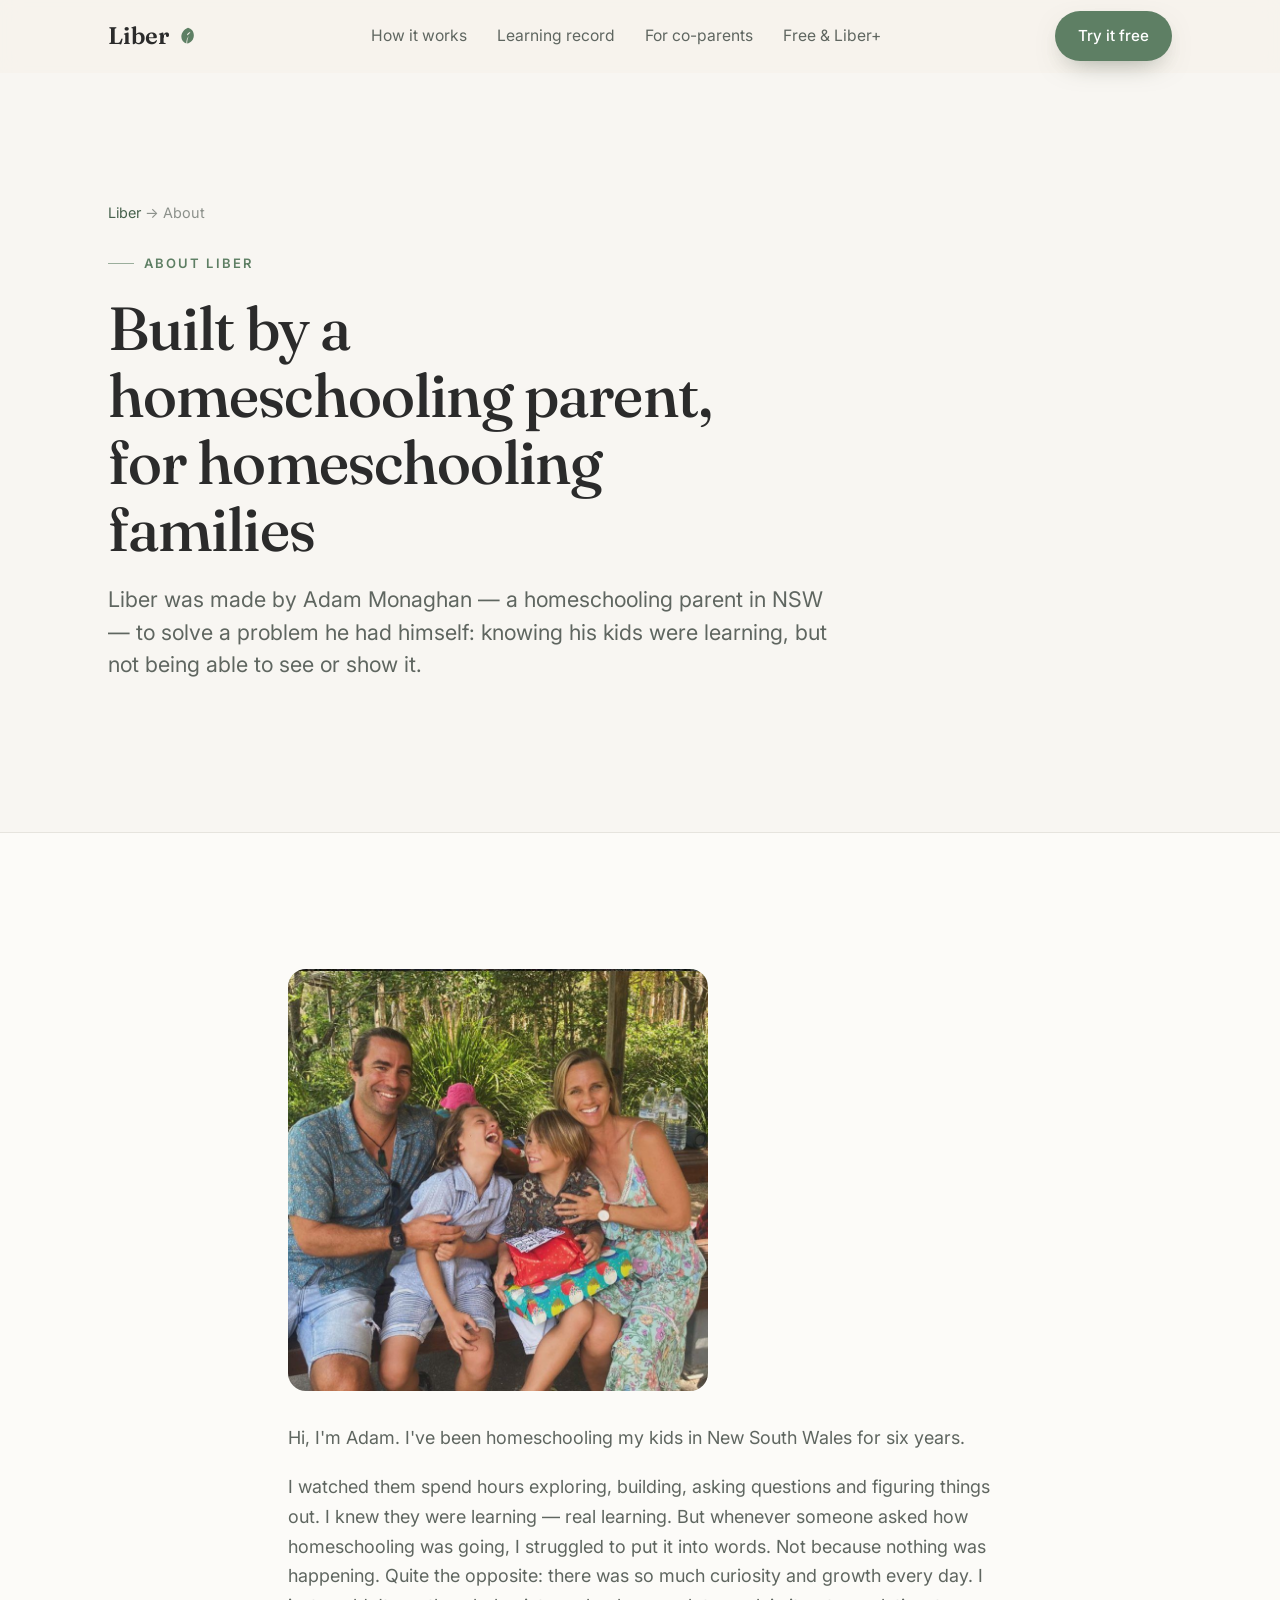
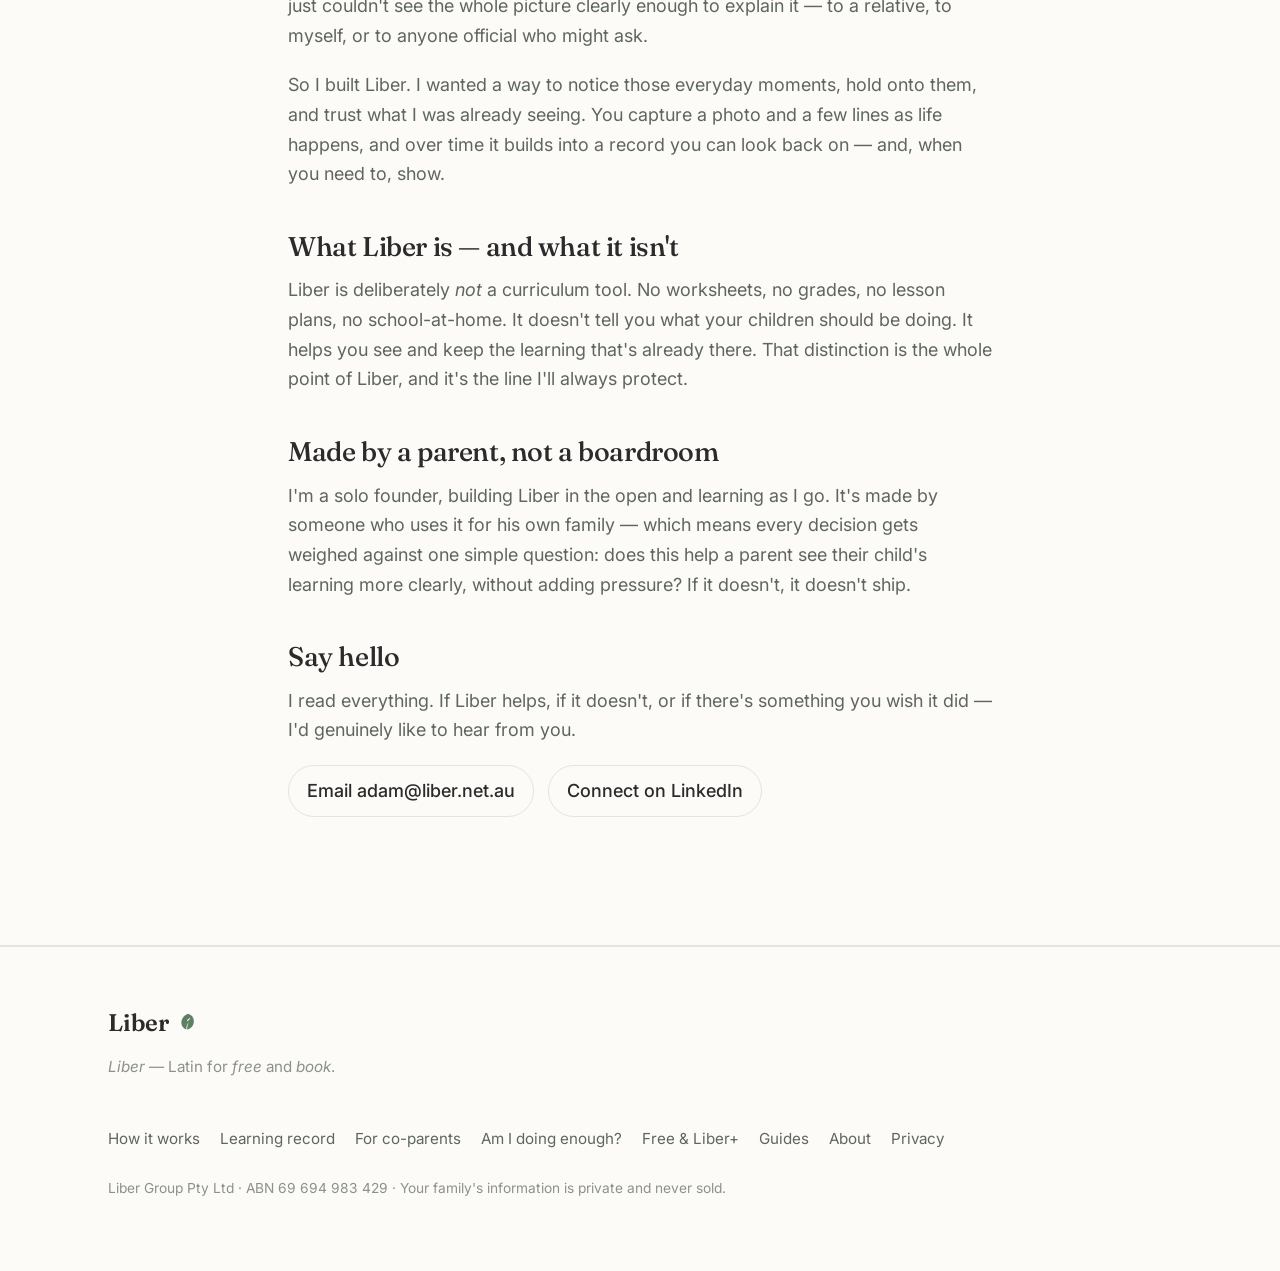
==== about/index.html @ 4cb4ea2e "Add /about founder page (GEO H4) + link from homepage footer + sitemap Fixes GEO audit finding H4 (n" ====
<!DOCTYPE html>
<html lang="en">
<head>
<script>
    !function(t,e){var o,n,p,r;e.__SV||(window.posthog && window.posthog.__loaded)||(window.posthog=e,e._i=[],e.init=function(i,s,a){function g(t,e){var o=e.split(".");2==o.length&&(t=t[o[0]],e=o[1]),t[e]=function(){t.push([e].concat(Array.prototype.slice.call(arguments,0)))}}(p=t.createElement("script")).type="text/javascript",p.crossOrigin="anonymous",p.async=!0,p.src=s.api_host.replace(".i.posthog.com","-assets.i.posthog.com")+"/static/array.js",(r=t.getElementsByTagName("script")[0]).parentNode.insertBefore(p,r);var u=e;for(void 0!==a?u=e[a]=[]:a="posthog",u.people=u.people||[],u.toString=function(t){var e="posthog";return"posthog"!==a&&(e+="."+a),t||(e+=" (stub)"),e},u.people.toString=function(){return u.toString(1)+".people (stub)"},o="init capture register register_once identify reset".split(" "),n=0;n<o.length;n++)g(u,o[n]);e._i.push([i,s,a])},e.__SV=1)}(document,window.posthog||[]);
    posthog.init('phc_2ThTXHl2KDJTQolhAJInrXvRKtKXohJTFI7QK8k49r2', { api_host: 'https://us.i.posthog.com', defaults: '2026-05-30', person_profiles: 'identified_only' })
</script>
<meta charset="UTF-8" />
<meta name="viewport" content="width=device-width, initial-scale=1.0" />
<link rel="icon" href="../favicon.svg" type="image/svg+xml" />
<link rel="icon" href="../favicon.ico" sizes="any" />
<link rel="apple-touch-icon" href="../apple-touch-icon.png" />
<meta name="theme-color" content="#5E7F64" />
<title>About Liber — built by a homeschooling parent · Liber</title>
<meta name="description" content="Liber was built by Adam Monaghan, a homeschooling parent of six years in NSW, to solve a problem he had himself: knowing his kids were learning, but not being able to see or show it." />
<link rel="canonical" href="https://liber.net.au/about/" />
<meta property="og:type" content="website" />
<meta property="og:title" content="About Liber — built by a homeschooling parent" />
<meta property="og:description" content="Why Adam Monaghan built Liber after six years homeschooling in NSW — a calm way to notice everyday learning, hold onto it, and trust what you're already seeing." />
<meta property="og:url" content="https://liber.net.au/about/" />
<meta property="og:image" content="https://liber.net.au/images/founder-family.jpg" />
<script type="application/ld+json">
{ "@context":"https://schema.org","@graph":[
 {"@type":"BreadcrumbList","itemListElement":[
   {"@type":"ListItem","position":1,"name":"Liber","item":"https://liber.net.au/"},
   {"@type":"ListItem","position":2,"name":"About","item":"https://liber.net.au/about/"}]},
 {"@type":"AboutPage","@id":"https://liber.net.au/about/#page","url":"https://liber.net.au/about/","name":"About Liber","mainEntity":{"@id":"https://liber.net.au/#adam"},"isPartOf":{"@id":"https://liber.net.au/#org"}},
 {"@type":"Person","@id":"https://liber.net.au/#adam","name":"Adam Monaghan","jobTitle":"Founder","worksFor":{"@id":"https://liber.net.au/#org"},"description":"Homeschooling parent of six years in NSW, Australia; founder of Liber.","knowsAbout":["Homeschool registration (NSW)","Home education record-keeping","Unschooling"],"sameAs":["https://www.linkedin.com/in/adam-monaghan-69747554/"]},
 {"@type":"Organization","@id":"https://liber.net.au/#org","name":"Liber","url":"https://liber.net.au/"}
]}
</script>
<link rel="preconnect" href="https://fonts.googleapis.com" />
<link rel="preconnect" href="https://fonts.gstatic.com" crossorigin />
<link href="https://fonts.googleapis.com/css2?family=Fraunces:opsz,wght@9..144,400;9..144,500;9..144,600&family=Inter:wght@400;450;500;600&display=swap" rel="stylesheet" />
<link rel="stylesheet" href="../assets/site.css" />
<style>
  .about-portrait{width:100%;max-width:420px;border-radius:var(--radius,18px);margin:8px 0 32px;display:block;}
  .connect{display:flex;flex-wrap:wrap;gap:14px;margin-top:14px;}
  .connect a{display:inline-flex;align-items:center;gap:8px;padding:10px 18px;border:1px solid var(--line);border-radius:999px;text-decoration:none;color:var(--ink);font-weight:500;}
  .connect a:hover{border-color:var(--sage);}
</style>
</head>
<body>

<header class="site" id="header">
  <div class="wrap nav">
    <a href="/" class="logo">Liber<svg class="leaf" viewBox="0 0 24 24" fill="currentColor" aria-hidden="true"><path d="M12 2C7 4 4 8 4 13c0 4 2.5 7 6 8 0-4 1-7 3-9-1.5 2.5-2 5.5-2 9 4.5-1 8-4.5 8-10 0-5-3-8-7-9zm-1 8c1-1.5 2.5-2.5 4-3-1 2-2.5 3.5-4 4.5V10z"/></svg></a>
    <nav class="nav-links" id="nav-links">
      <a href="/#how">How it works</a>
      <a href="/learning-record/">Learning record</a>
      <a href="/for-separated-families/">For co-parents</a>
      <a href="/#plans">Free &amp; Liber+</a>
    </nav>
    <a href="https://app.liber.net.au/login/?utm_source=liber_site&utm_medium=web&utm_content=nav" class="btn btn-primary nav-cta">Try it free</a>
    <button class="nav-toggle" aria-label="Menu" aria-controls="nav-links" aria-expanded="false">Menu</button>
  </div>
</header>

<main>
  <section>
    <div class="wrap">
      <div class="crumb"><a href="/">Liber</a> → About</div>
      <span class="eyebrow">About Liber</span>
      <h1 class="display">Built by a homeschooling parent, for homeschooling families</h1>
      <p class="lede" style="max-width:56ch;margin-top:20px;">Liber was made by Adam Monaghan — a homeschooling parent in NSW — to solve a problem he had himself: knowing his kids were learning, but not being able to see or show it.</p>
    </div>
  </section>

  <section class="band">
    <div class="wrap narrow prose">
      <img class="about-portrait" src="../images/founder-family.jpg" alt="Adam Monaghan and his family together outdoors, laughing" />

      <p>Hi, I'm Adam. I've been homeschooling my kids in New South Wales for six years.</p>

      <p>I watched them spend hours exploring, building, asking questions and figuring things out. I knew they were learning — real learning. But whenever someone asked how homeschooling was going, I struggled to put it into words. Not because nothing was happening. Quite the opposite: there was so much curiosity and growth every day. I just couldn't see the whole picture clearly enough to explain it — to a relative, to myself, or to anyone official who might ask.</p>

      <p>So I built Liber. I wanted a way to notice those everyday moments, hold onto them, and trust what I was already seeing. You capture a photo and a few lines as life happens, and over time it builds into a record you can look back on — and, when you need to, show.</p>

      <h2>What Liber is — and what it isn't</h2>
      <p>Liber is deliberately <em>not</em> a curriculum tool. No worksheets, no grades, no lesson plans, no school-at-home. It doesn't tell you what your children should be doing. It helps you see and keep the learning that's already there. That distinction is the whole point of Liber, and it's the line I'll always protect.</p>

      <h2>Made by a parent, not a boardroom</h2>
      <p>I'm a solo founder, building Liber in the open and learning as I go. It's made by someone who uses it for his own family — which means every decision gets weighed against one simple question: does this help a parent see their child's learning more clearly, without adding pressure? If it doesn't, it doesn't ship.</p>

      <h2>Say hello</h2>
      <p>I read everything. If Liber helps, if it doesn't, or if there's something you wish it did — I'd genuinely like to hear from you.</p>
      <div class="connect">
        <a href="mailto:adam@liber.net.au">Email adam@liber.net.au</a>
        <a href="https://www.linkedin.com/in/adam-monaghan-69747554/" rel="me">Connect on LinkedIn</a>
      </div>
    </div>
  </section>
</main>

<footer class="site">
  <div class="wrap">
    <div class="foot-grid">
      <div>
        <a href="/" class="logo">Liber<svg class="leaf" viewBox="0 0 24 24" fill="currentColor" aria-hidden="true"><path d="M12 2C7 4 4 8 4 13c0 4 2.5 7 6 8 0-4 1-7 3-9-1.5 2.5-2 5.5-2 9 4.5-1 8-4.5 8-10 0-5-3-8-7-9zm-1 8c1-1.5 2.5-2.5 4-3-1 2-2.5 3.5-4 4.5V10z"/></svg></a>
        <p class="meaning"><i>Liber</i> — Latin for <i>free</i> and <i>book</i>.</p>
      </div>
      <nav class="foot-links">
        <a href="/#how">How it works</a>
        <a href="/learning-record/">Learning record</a>
        <a href="/for-separated-families/">For co-parents</a>
        <a href="/am-i-doing-enough/">Am I doing enough?</a>
        <a href="/#plans">Free &amp; Liber+</a>
        <a href="/guides/">Guides</a>
        <a href="/about/">About</a>
        <a href="/privacy/">Privacy</a>
      </nav>
    </div>
    <p class="foot-note">Liber Group Pty Ltd · ABN 69 694 983 429 · Your family's information is private and never sold.</p>
  </div>
</footer>

<script src="../assets/site.js" defer></script>
</body>
</html>
---- assets/site.css ----
/* Liber — shared design system (extracted from homepage tokens)
   Used by content/landing pages so they match liber.net.au exactly. */
:root{
  --paper:#F8F6F2; --paper-2:#FCFBF8; --paper-3:#EEF0EA;
  --ink:#2B2B2B; --ink-soft:#5F6660; --ink-faint:#8C918B;
  --line:#E6E4DE; --sage:#5E7F64; --sage-deep:#47624D; --sage-tint:#DCE5DC;
  --clay:#6C8E73; --radius:18px; --radius-lg:26px; --maxw:1120px;
  --ease:cubic-bezier(.4,.14,.18,1);
}
*{box-sizing:border-box;}
html{scroll-behavior:smooth;}
body{margin:0;background:var(--paper);color:var(--ink-soft);
  font-family:'Inter',system-ui,-apple-system,sans-serif;font-size:18px;line-height:1.65;
  -webkit-font-smoothing:antialiased;text-rendering:optimizeLegibility;overflow-x:hidden;}
h1,h2,h3,h4{font-family:'Fraunces',Georgia,serif;color:var(--ink);font-weight:500;line-height:1.1;letter-spacing:-.015em;margin:0;}
p{margin:0 0 1.1em;} a{color:inherit;} img{max-width:100%;display:block;}
.wrap{max-width:var(--maxw);margin:0 auto;padding:0 28px;}
.narrow{max-width:760px;margin-left:auto;margin-right:auto;}
section{padding:clamp(64px,10vw,132px) 0;position:relative;}
.eyebrow{font-family:'Inter',sans-serif;font-size:13px;font-weight:600;letter-spacing:.16em;text-transform:uppercase;color:var(--sage);margin:0 0 22px;display:inline-flex;align-items:center;gap:10px;}
.eyebrow::before{content:"";width:26px;height:1px;background:var(--sage);opacity:.6;}
.display{font-size:clamp(2.3rem,5.6vw,3.8rem);max-width:16ch;}
.h2{font-size:clamp(1.9rem,3.8vw,2.7rem);}
.lede{font-size:clamp(1.15rem,1.9vw,1.35rem);line-height:1.5;color:var(--ink-soft);}
.prose p{max-width:64ch;margin:0 0 1.1em;color:var(--ink-soft);}
.prose h2{margin:1.6em 0 .5em;} .prose strong{color:var(--ink);}

/* buttons */
.btn{display:inline-flex;align-items:center;justify-content:center;gap:10px;font-family:'Inter',sans-serif;font-weight:500;font-size:1.02rem;padding:16px 30px;border-radius:100px;border:1px solid transparent;cursor:pointer;text-decoration:none;transition:transform .35s var(--ease),background .3s,box-shadow .3s;}
.btn-primary{background:var(--sage);color:#fff;box-shadow:0 10px 28px -12px rgba(71,81,65,.6);}
.btn-primary:hover{background:var(--sage-deep);transform:translateY(-2px);}
.btn-ghost{background:transparent;color:var(--ink);border-color:var(--line);}
.btn-ghost:hover{border-color:var(--sage);color:var(--sage-deep);transform:translateY(-2px);}
.btn-arrow{transition:transform .35s var(--ease);} .btn:hover .btn-arrow{transform:translateX(4px);}

/* header / footer (match homepage) */
header.site{position:sticky;top:0;z-index:60;backdrop-filter:saturate(120%) blur(10px);background:rgba(247,243,236,.78);border-bottom:1px solid transparent;transition:border-color .3s,background .3s;}
header.site.scrolled{border-color:var(--line);}
.nav{display:flex;align-items:center;justify-content:space-between;height:72px;}
.logo{font-family:'Fraunces',serif;font-weight:600;font-size:1.5rem;color:var(--ink);letter-spacing:-.01em;text-decoration:none;display:flex;align-items:center;gap:9px;}
.logo .leaf{width:20px;height:20px;display:inline-block;margin-bottom:1px;color:var(--sage);flex:none;}
.nav-links{display:flex;align-items:center;gap:30px;}
.nav-links a{text-decoration:none;font-size:.98rem;color:var(--ink-soft);transition:color .2s;}
.nav-links a:hover{color:var(--sage-deep);}
.nav-cta{padding:11px 22px;font-size:.95rem;}
.nav-toggle{display:none;border:1px solid var(--line);background:transparent;color:var(--ink);font-family:'Inter',sans-serif;font-weight:500;font-size:.9rem;border-radius:100px;padding:9px 16px;cursor:pointer;align-items:center;gap:7px;}
.nav-toggle[aria-expanded="true"]{background:var(--sage-tint);border-color:var(--sage);color:var(--sage-deep);}
footer.site{border-top:1px solid var(--line);background:var(--paper-2);padding:56px 0;}
.foot-grid{display:flex;justify-content:space-between;gap:30px;flex-wrap:wrap;}
.foot-links{display:flex;flex-wrap:wrap;gap:20px;align-items:center;}
.foot-links a{text-decoration:none;color:var(--ink-soft);font-size:.95rem;}
.foot-links a:hover{color:var(--sage-deep);}
.meaning{max-width:34ch;color:var(--ink-faint);font-size:.95rem;margin-top:12px;}
.foot-note{color:var(--ink-faint);font-size:.86rem;margin-top:26px;max-width:70ch;}

/* content bits */
.band{background:var(--paper-2);border-top:1px solid var(--line);border-bottom:1px solid var(--line);}
.card{background:var(--paper-2);border:1px solid var(--line);border-radius:var(--radius-lg);padding:28px;box-shadow:0 30px 60px -40px rgba(40,34,26,.4);}
.grid-2{display:grid;grid-template-columns:1fr 1fr;gap:clamp(22px,3vw,34px);}
.hero-photo{border-radius:var(--radius-lg);overflow:hidden;box-shadow:0 30px 60px -30px rgba(40,34,26,.45);aspect-ratio:4/3;background-size:cover;background-position:center;}
.pill{display:inline-block;font-size:.78rem;letter-spacing:.13em;text-transform:uppercase;color:var(--clay);font-weight:600;}
.crumb{font-size:.9rem;color:var(--ink-faint);margin-bottom:18px;}
.crumb a{color:var(--sage-deep);text-decoration:none;}

/* record / specimen treatment (folded from Direction B) */
.record{background:var(--paper-2);border:1px solid var(--line);border-radius:16px;padding:18px 20px;box-shadow:0 20px 44px -34px rgba(40,34,26,.5);}
.record .rmeta{display:flex;justify-content:space-between;gap:12px;font-size:.66rem;letter-spacing:.14em;text-transform:uppercase;color:var(--ink-faint);border-bottom:1px dotted var(--line);padding-bottom:9px;margin-bottom:12px;}
.record .rmeta b{color:var(--sage-deep);font-weight:600;}
.record .rquote{font-family:'Fraunces',serif;font-size:1.15rem;color:var(--ink);line-height:1.35;}

/* FAQ (match homepage) */
.faq-list{max-width:760px;margin:30px auto 0;}
.faq-list details{border-bottom:1px solid var(--line);padding:18px 0;}
.faq-list summary{cursor:pointer;font-family:'Fraunces',serif;font-size:1.15rem;color:var(--ink);list-style:none;display:flex;justify-content:space-between;align-items:center;}
.faq-list summary::after{content:'+';color:var(--sage);font-size:1.4rem;margin-left:16px;}
.faq-list details[open] summary::after{content:'\2212';}
.faq-list p{margin:12px 0 4px;color:var(--ink-soft);}

.final{text-align:center;}
.final .btn{margin-top:8px;}
.final-mini{font-size:.9rem;color:var(--ink-faint);margin-top:14px;}

@media (max-width:820px){ .grid-2{grid-template-columns:1fr;} }
@media (max-width:680px){
  body{font-size:17px;} section{padding:56px 0;}
  /* mobile menu: nav-links become a drop panel under the sticky bar */
  .nav-toggle{display:inline-flex;}
  .nav-links{position:absolute;top:72px;left:0;right:0;display:none;flex-direction:column;gap:0;
    background:var(--paper-2);border-bottom:1px solid var(--line);
    box-shadow:0 22px 44px -26px rgba(40,34,26,.45);padding:6px 0;}
  header.site.nav-open .nav-links{display:flex;}
  .nav-links a{padding:14px 28px;width:100%;font-size:1.02rem;}
  /* mobile footer: stack cleanly */
  .foot-grid{flex-direction:column;gap:22px;}
  .foot-links{flex-direction:column;gap:2px;width:100%;}
  .foot-links a{padding:9px 0;}
}
@media (prefers-reduced-motion:reduce){ *{animation-duration:.001ms!important;transition-duration:.001ms!important;} }
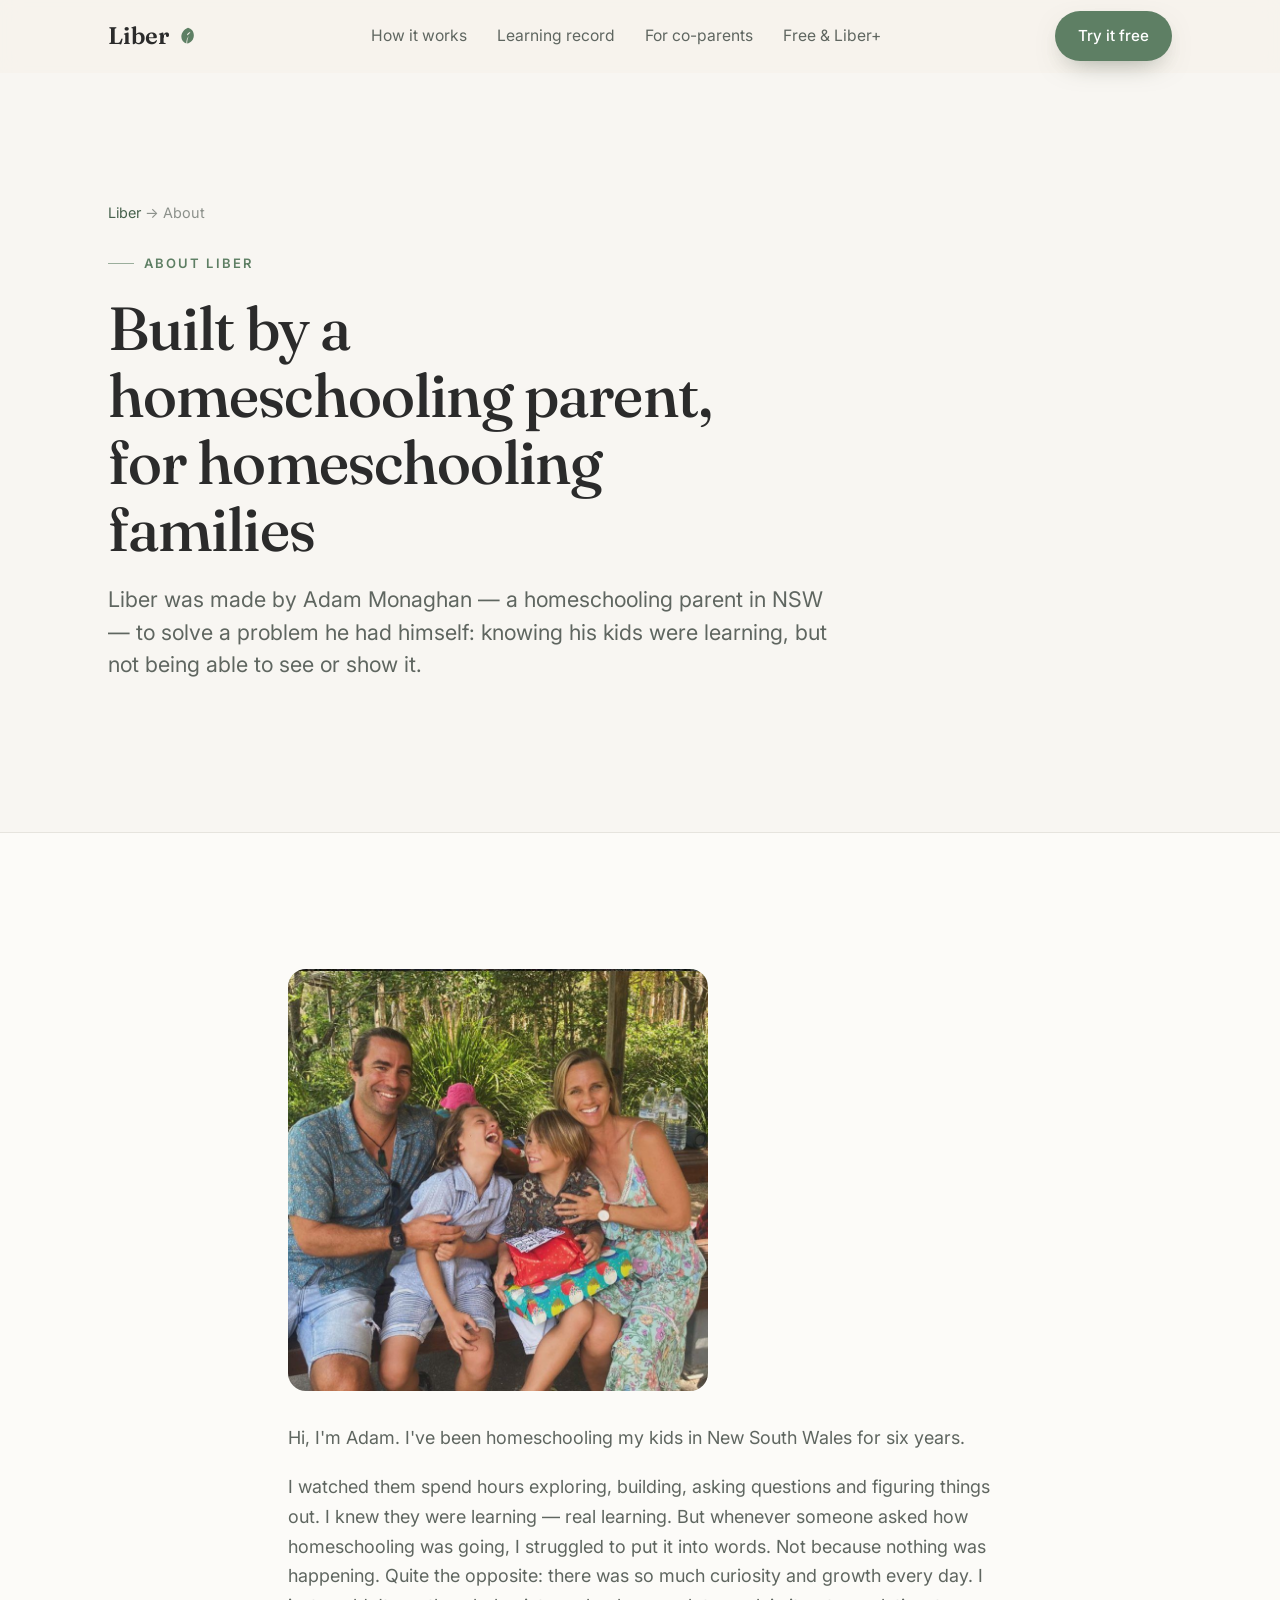
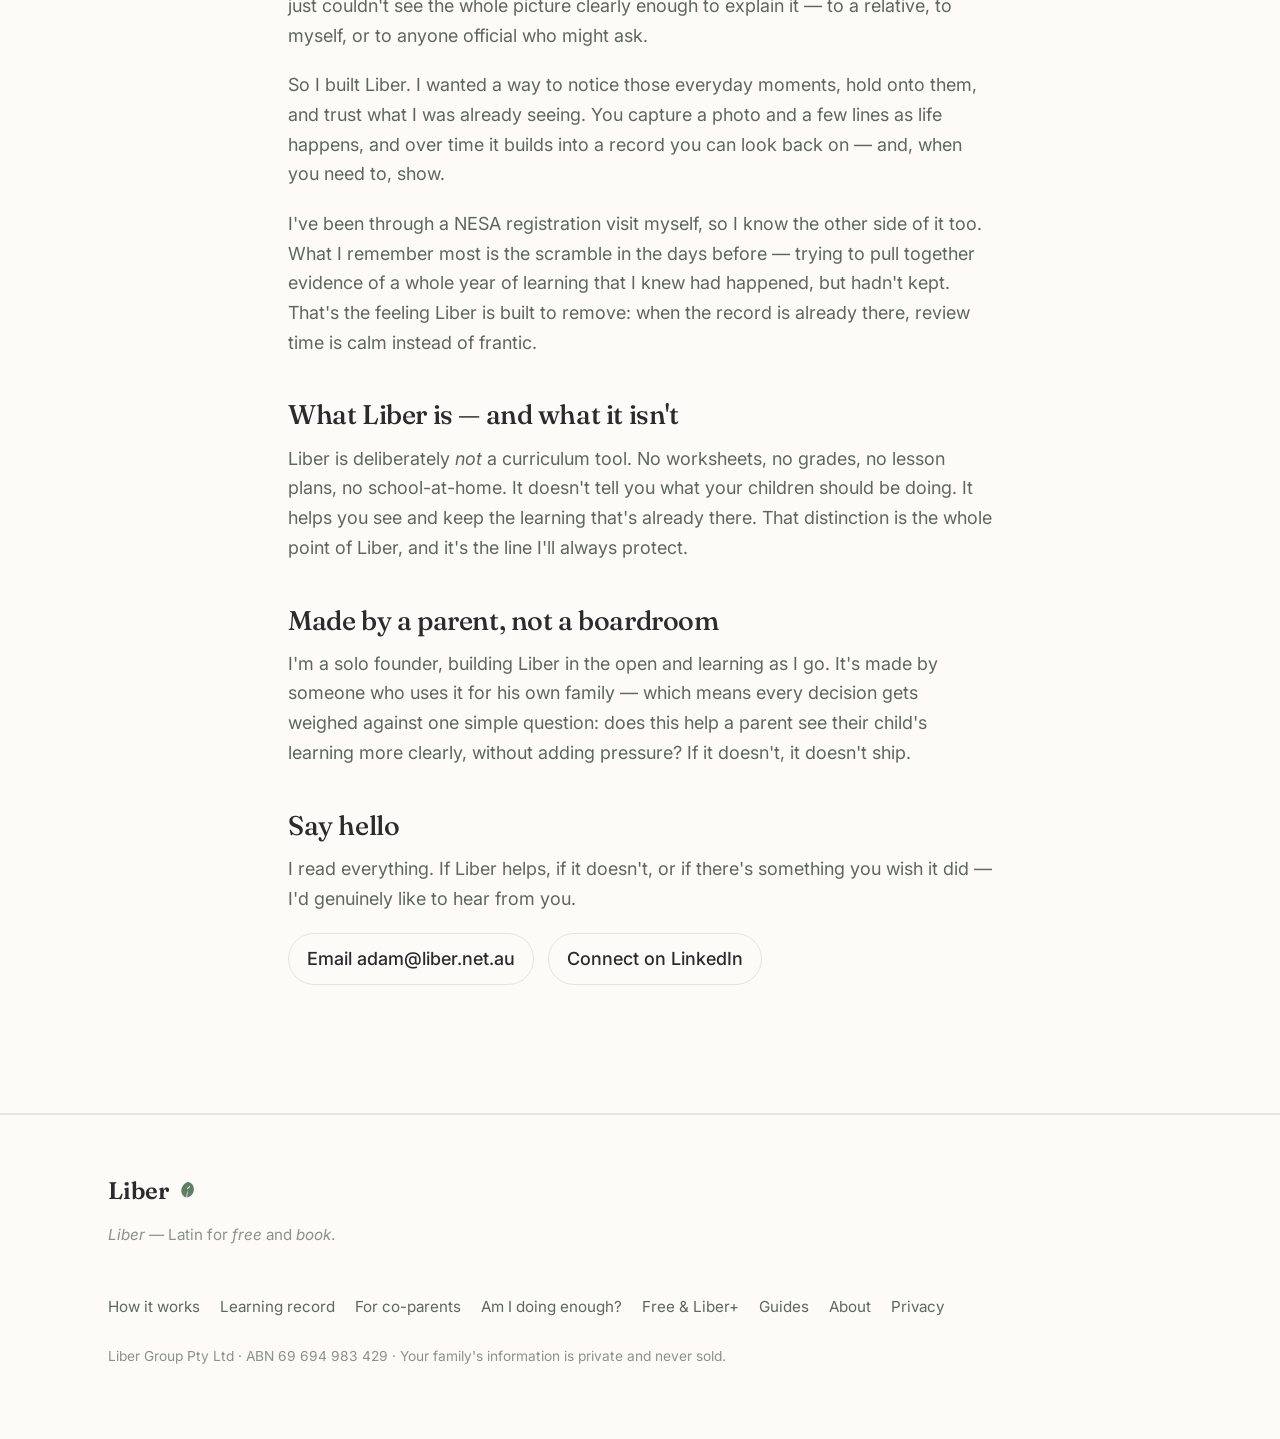
==== commit a416ea4b: "Add founder's lived NESA visit experience to /about Adam confirmed he's been through a NESA registra" ====
--- a/about/index.html
+++ b/about/index.html
@@ -76,6 +76,8 @@
 
       <p>So I built Liber. I wanted a way to notice those everyday moments, hold onto them, and trust what I was already seeing. You capture a photo and a few lines as life happens, and over time it builds into a record you can look back on — and, when you need to, show.</p>
 
+      <p>I've been through a NESA registration visit myself, so I know the other side of it too. What I remember most is the scramble in the days before — trying to pull together evidence of a whole year of learning that I knew had happened, but hadn't kept. That's the feeling Liber is built to remove: when the record is already there, review time is calm instead of frantic.</p>
+
       <h2>What Liber is — and what it isn't</h2>
       <p>Liber is deliberately <em>not</em> a curriculum tool. No worksheets, no grades, no lesson plans, no school-at-home. It doesn't tell you what your children should be doing. It helps you see and keep the learning that's already there. That distinction is the whole point of Liber, and it's the line I'll always protect.</p>
 
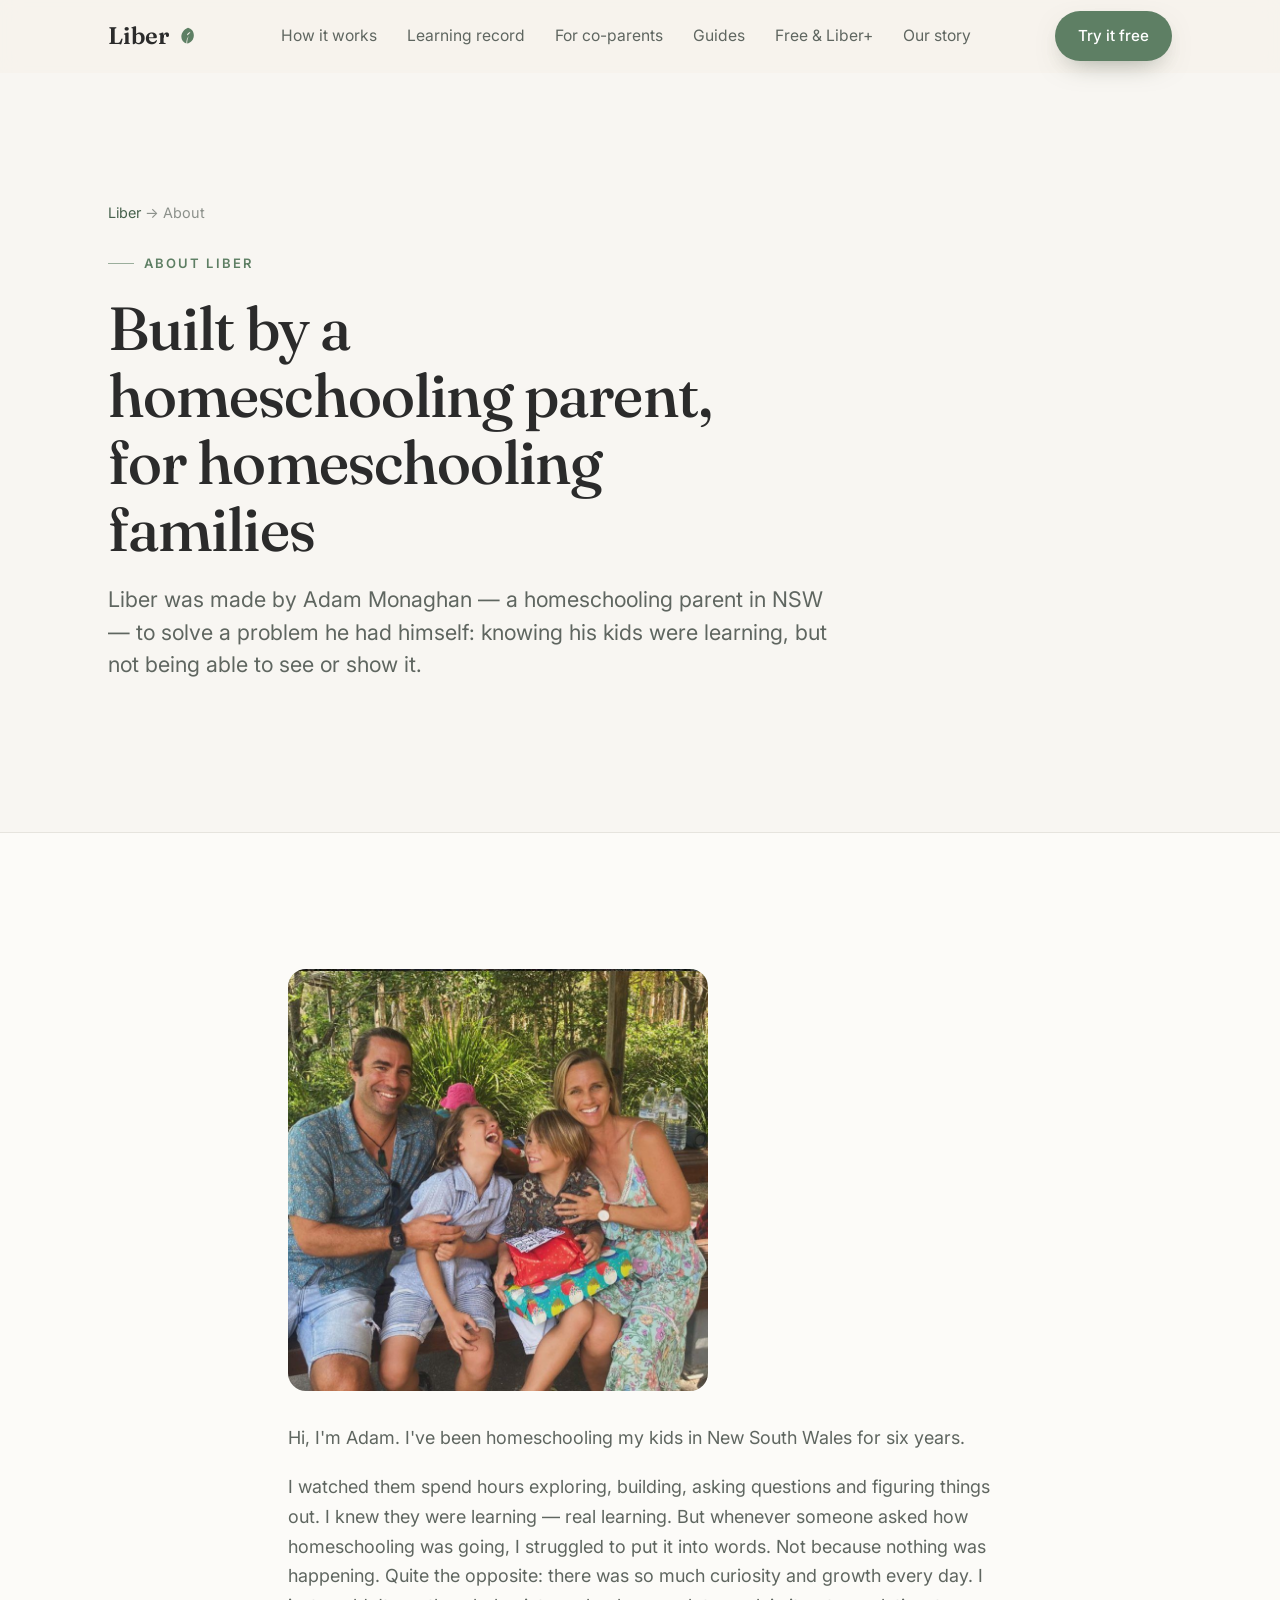
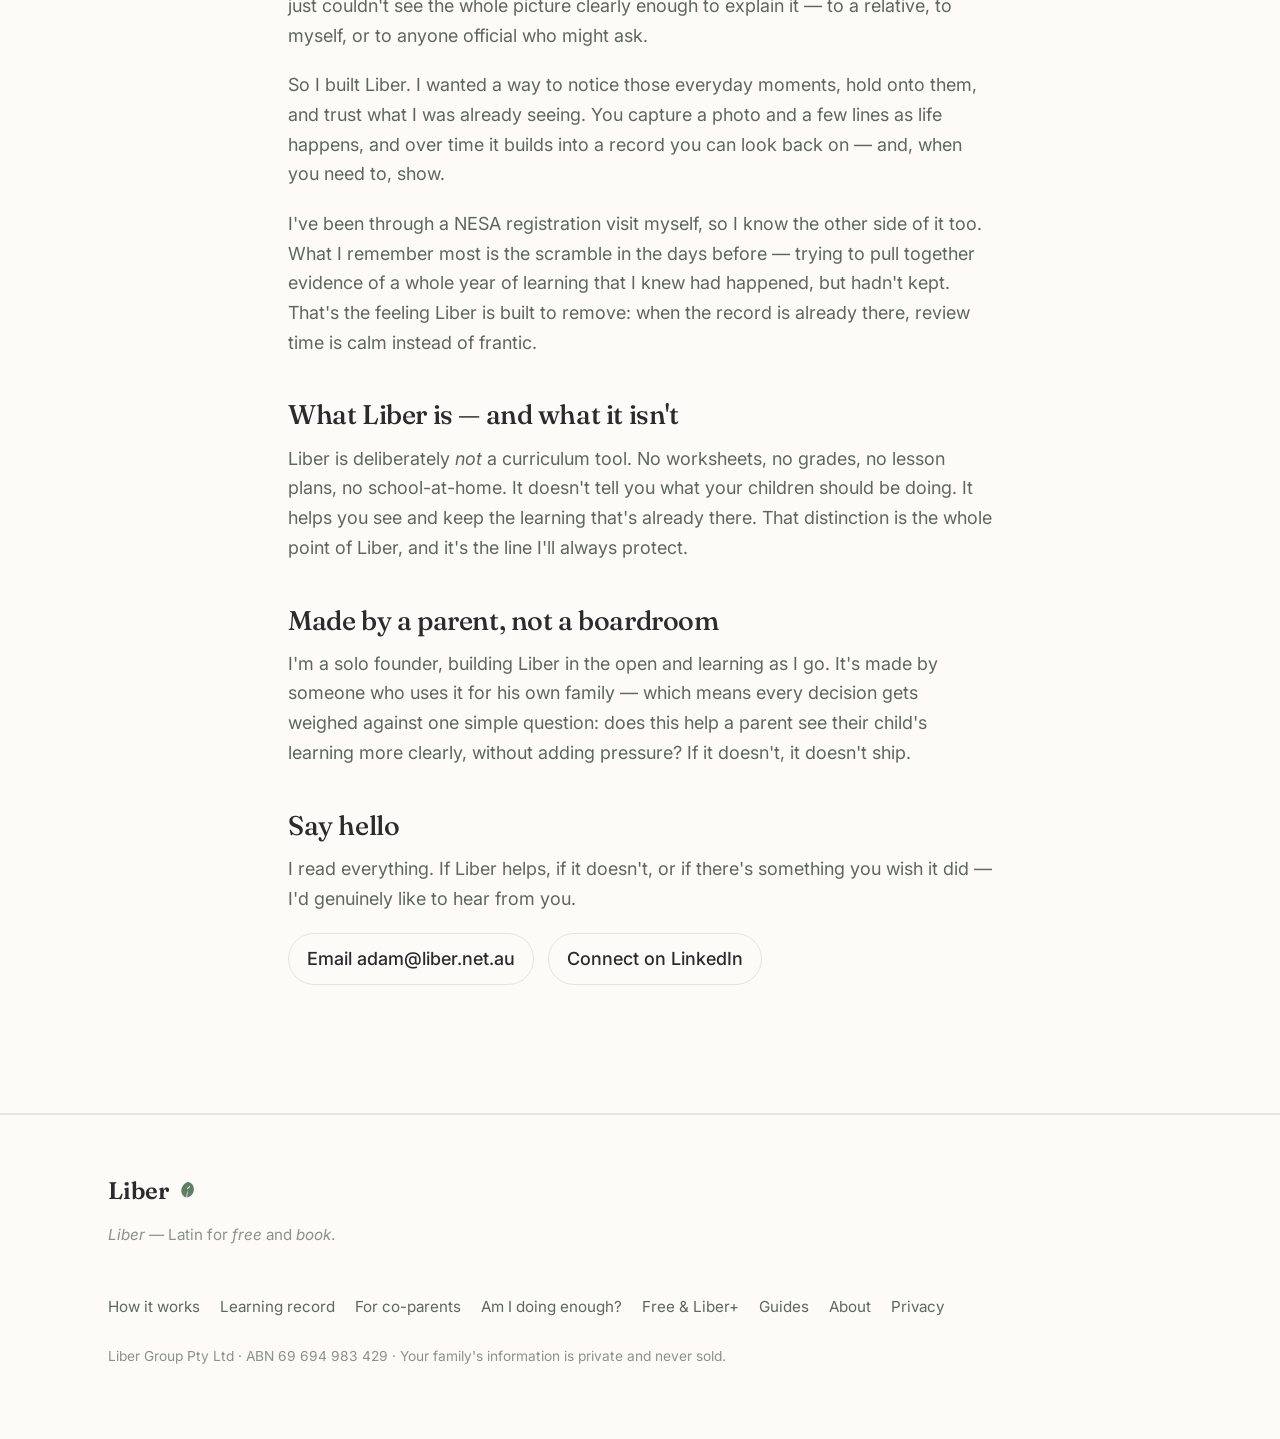
==== commit 5b2e9ff9: "Add email capture + surface the guides and doubt pages The site had zero forms on all 10 pages: a vi" ====
--- a/about/index.html
+++ b/about/index.html
@@ -49,9 +49,11 @@
       <a href="/#how">How it works</a>
       <a href="/learning-record/">Learning record</a>
       <a href="/for-separated-families/">For co-parents</a>
+      <a href="/guides/">Guides</a>
       <a href="/#plans">Free &amp; Liber+</a>
+      <a href="/#founder">Our story</a>
     </nav>
-    <a href="https://app.liber.net.au/login/?utm_source=liber_site&utm_medium=web&utm_content=nav" class="btn btn-primary nav-cta">Try it free</a>
+    <a href="https://app.liber.net.au/signup/?utm_source=liber_site&utm_medium=web&utm_content=nav" class="btn btn-primary nav-cta">Try it free</a>
     <button class="nav-toggle" aria-label="Menu" aria-controls="nav-links" aria-expanded="false">Menu</button>
   </div>
 </header>
--- a/assets/site.css
+++ b/assets/site.css
@@ -96,3 +96,15 @@
   .foot-links a{padding:9px 0;}
 }
 @media (prefers-reduced-motion:reduce){ *{animation-duration:.001ms!important;transition-duration:.001ms!important;} }
+
+/* email capture (Netlify Forms) */
+.capture{background:var(--sage-tint);border-radius:var(--radius);padding:26px;margin:0 auto;max-width:54ch;text-align:left;}
+.capture h3{font-family:'Fraunces',serif;color:var(--ink);margin:0 0 .3em;font-size:1.2rem;font-weight:600;}
+.capture p{margin:0 0 18px;font-size:.98rem;}
+.capture-row{display:flex;gap:10px;flex-wrap:wrap;}
+.capture input[type=email]{flex:1 1 240px;min-width:0;padding:13px 16px;border:1px solid var(--line);border-radius:999px;background:#fff;font:inherit;font-size:1rem;color:var(--ink);}
+.capture input[type=email]:focus{outline:2px solid var(--sage);outline-offset:1px;}
+.capture button{padding:13px 22px;border:0;border-radius:999px;background:var(--sage);color:#fff;font:inherit;font-size:1rem;cursor:pointer;min-height:48px;}
+.capture button:hover{background:var(--sage-deep);}
+.capture .mini{margin:14px 0 0;font-size:.87rem;color:var(--ink-faint);}
+.hp{position:absolute!important;left:-9999px!important;width:1px!important;height:1px!important;overflow:hidden!important;}
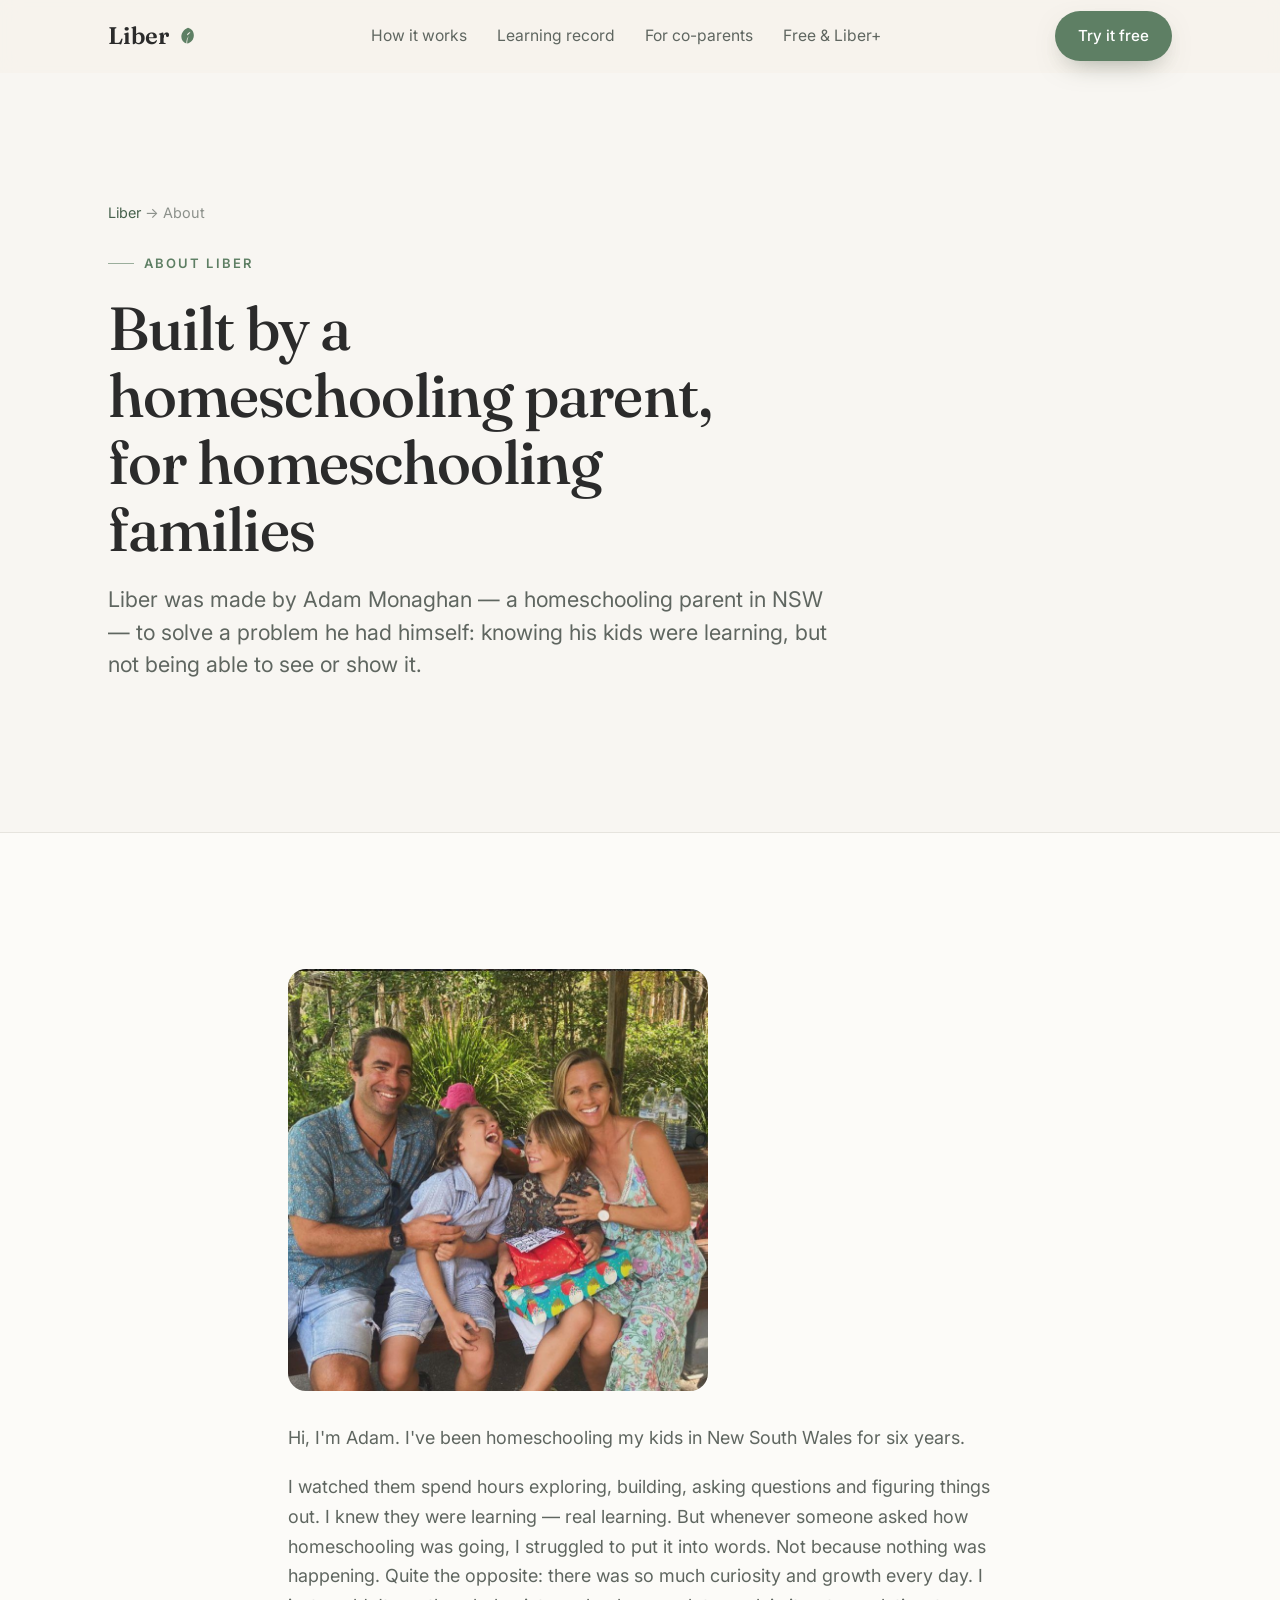
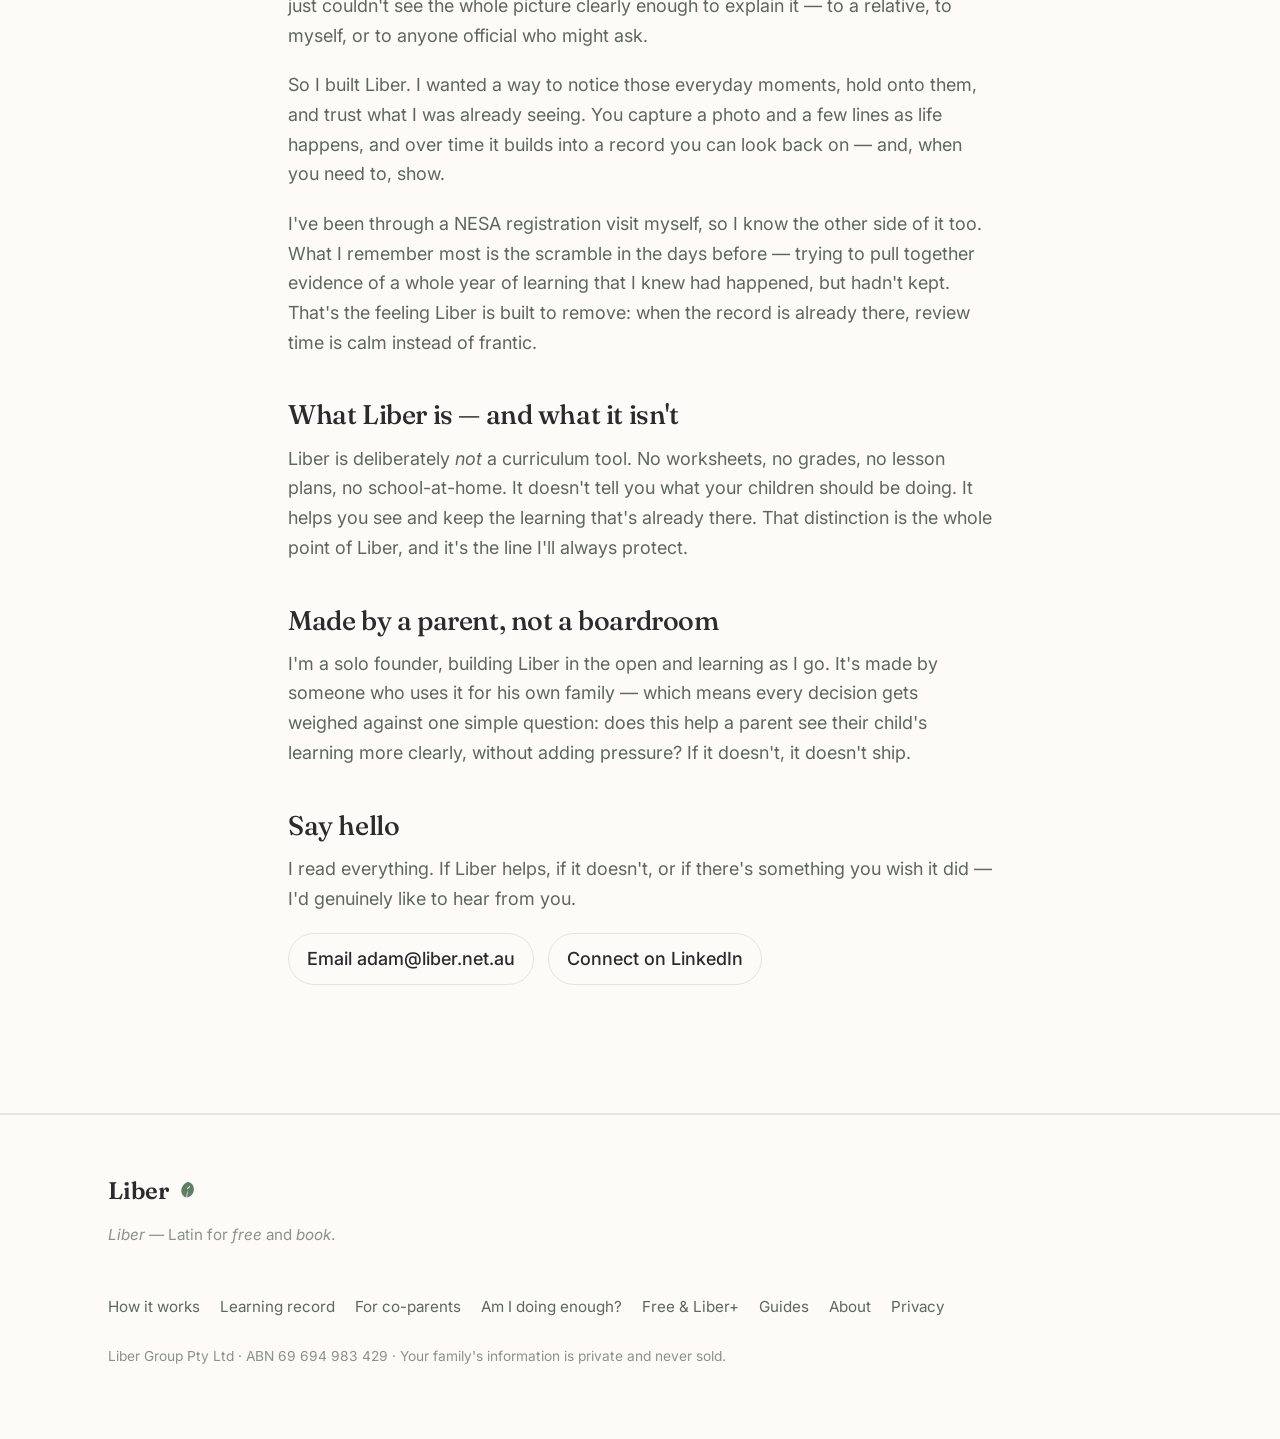
==== commit 1043ee8b: "Merge pull request #7 from Liber-App111/apelabs/funnel-signup-retarget Point all site CTAs at /signu" ====
--- a/about/index.html
+++ b/about/index.html
@@ -49,9 +49,7 @@
       <a href="/#how">How it works</a>
       <a href="/learning-record/">Learning record</a>
       <a href="/for-separated-families/">For co-parents</a>
-      <a href="/guides/">Guides</a>
       <a href="/#plans">Free &amp; Liber+</a>
-      <a href="/#founder">Our story</a>
     </nav>
     <a href="https://app.liber.net.au/signup/?utm_source=liber_site&utm_medium=web&utm_content=nav" class="btn btn-primary nav-cta">Try it free</a>
     <button class="nav-toggle" aria-label="Menu" aria-controls="nav-links" aria-expanded="false">Menu</button>
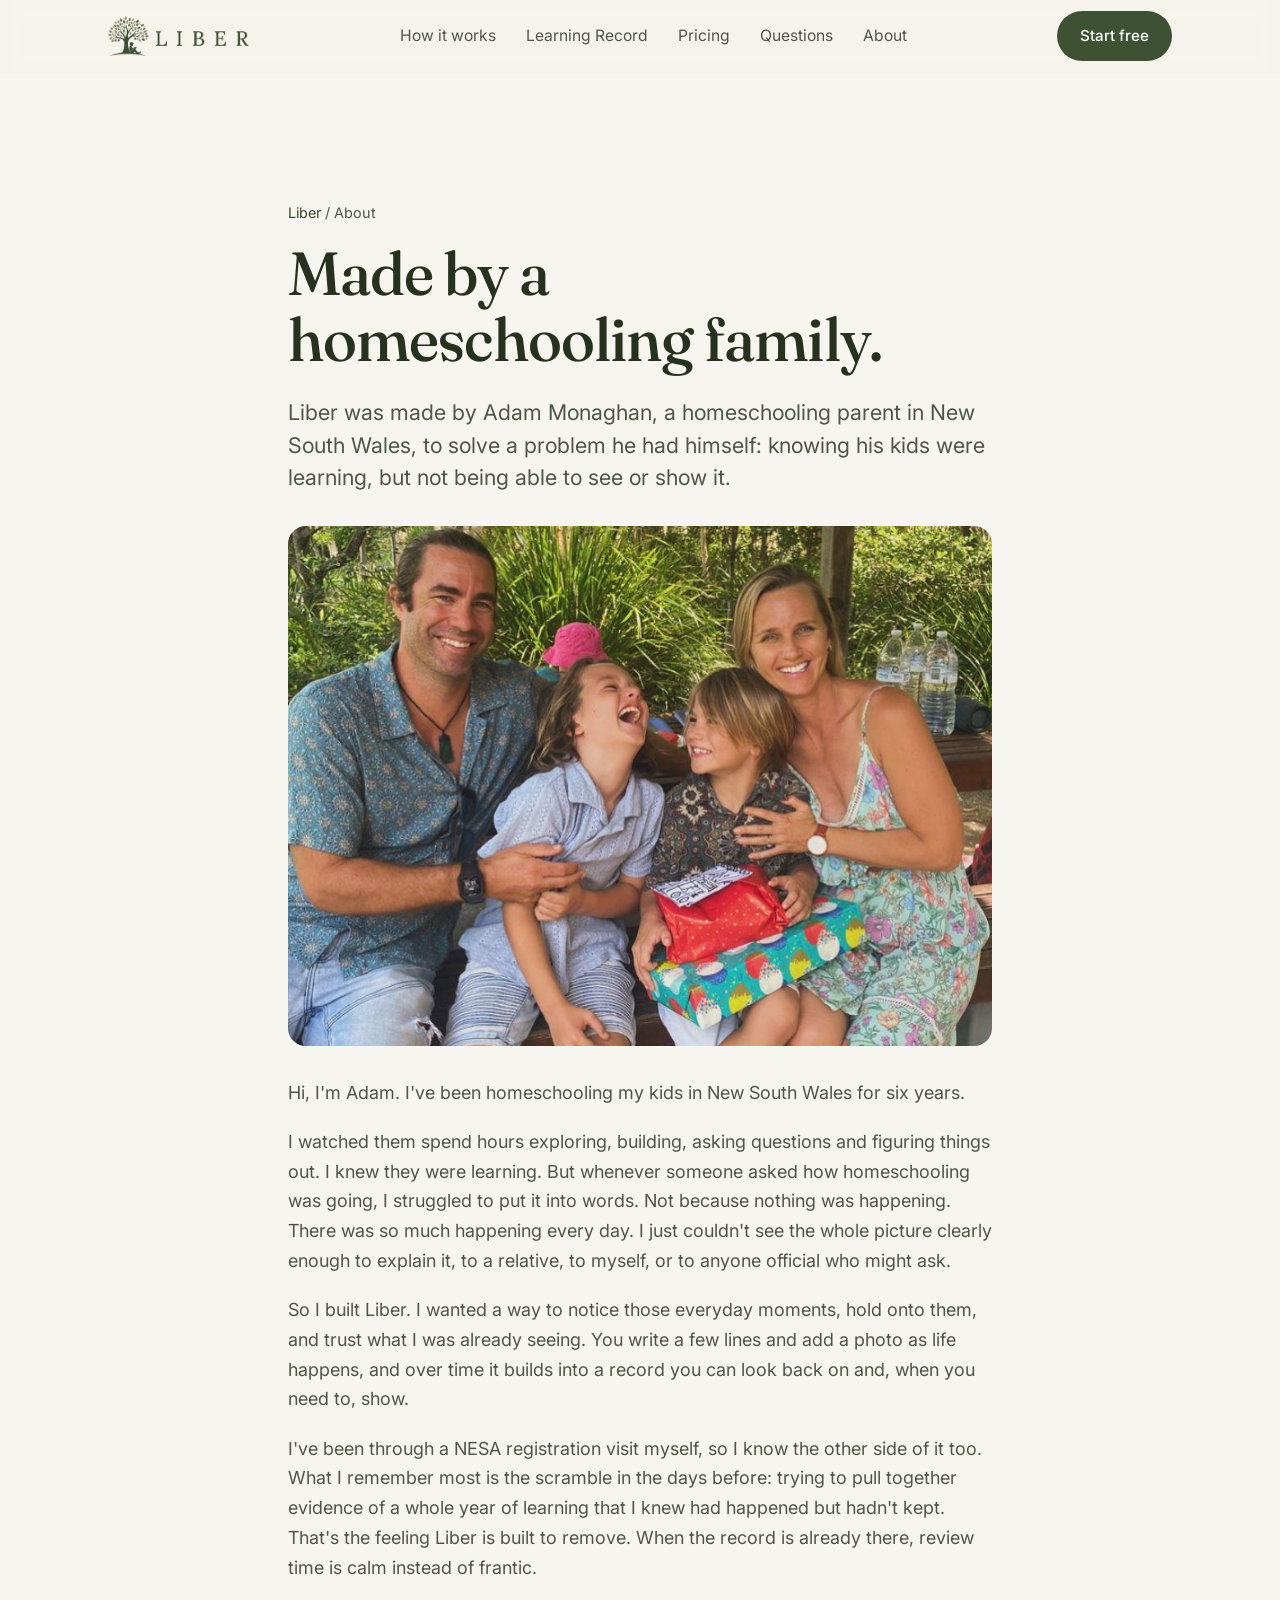
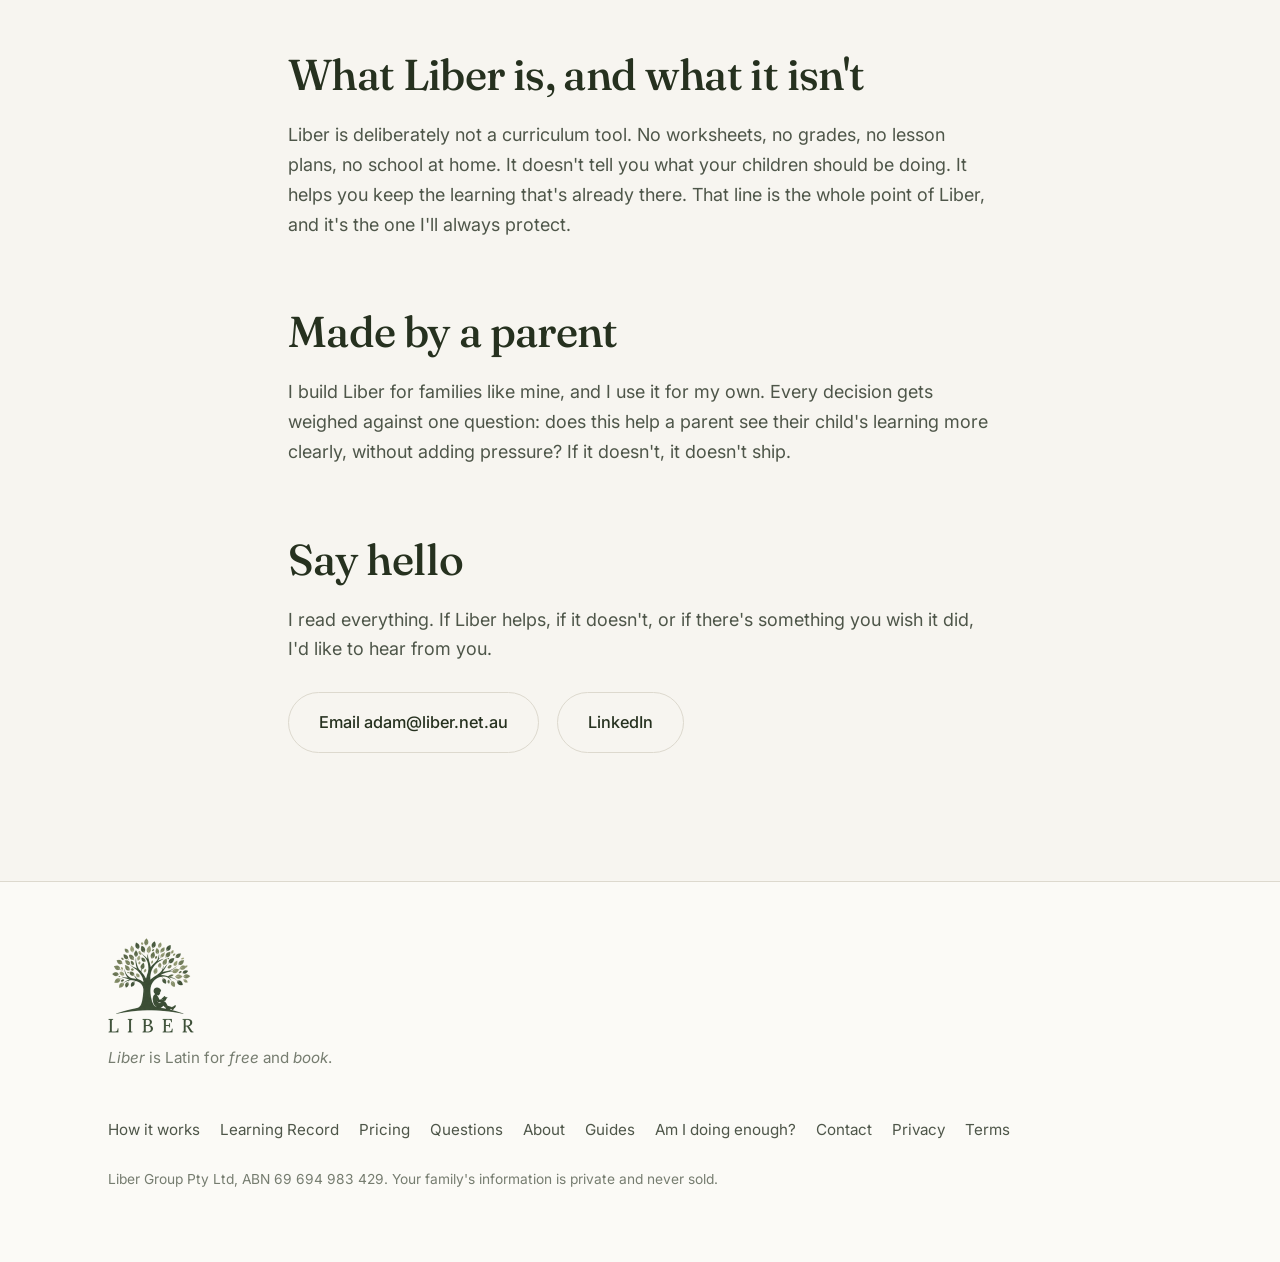
==== commit 2ba7a7fd: "Website refresh (Sep 2026): new story, Learning Record, logo, navigation Homepage rebuilt around the" ====
--- a/about/index.html
+++ b/about/index.html
@@ -1,121 +1,161 @@
 <!DOCTYPE html>
-<html lang="en">
+<html lang="en-AU">
 <head>
+<meta charset="UTF-8" />
 <script>
-    !function(t,e){var o,n,p,r;e.__SV||(window.posthog && window.posthog.__loaded)||(window.posthog=e,e._i=[],e.init=function(i,s,a){function g(t,e){var o=e.split(".");2==o.length&&(t=t[o[0]],e=o[1]),t[e]=function(){t.push([e].concat(Array.prototype.slice.call(arguments,0)))}}(p=t.createElement("script")).type="text/javascript",p.crossOrigin="anonymous",p.async=!0,p.src=s.api_host.replace(".i.posthog.com","-assets.i.posthog.com")+"/static/array.js",(r=t.getElementsByTagName("script")[0]).parentNode.insertBefore(p,r);var u=e;for(void 0!==a?u=e[a]=[]:a="posthog",u.people=u.people||[],u.toString=function(t){var e="posthog";return"posthog"!==a&&(e+="."+a),t||(e+=" (stub)"),e},u.people.toString=function(){return u.toString(1)+".people (stub)"},o="init capture register register_once identify reset".split(" "),n=0;n<o.length;n++)g(u,o[n]);e._i.push([i,s,a])},e.__SV=1)}(document,window.posthog||[]);
-    posthog.init('phc_2ThTXHl2KDJTQolhAJInrXvRKtKXohJTFI7QK8k49r2', { api_host: 'https://us.i.posthog.com', defaults: '2026-05-30', person_profiles: 'identified_only' })
+    !function(t,e){var o,n,p,r;e.__SV||(window.posthog && window.posthog.__loaded)||(window.posthog=e,e._i=[],e.init=function(i,s,a){function g(t,e){var o=e.split(".");2==o.length&&(t=t[o[0]],e=o[1]),t[e]=function(){t.push([e].concat(Array.prototype.slice.call(arguments,0)))}}(p=t.createElement("script")).type="text/javascript",p.crossOrigin="anonymous",p.async=!0,p.src=s.api_host.replace(".i.posthog.com","-assets.i.posthog.com")+"/static/array.js",(r=t.getElementsByTagName("script")[0]).parentNode.insertBefore(p,r);var u=e;for(void 0!==a?u=e[a]=[]:a="posthog",u.people=u.people||[],u.toString=function(t){var e="posthog";return"posthog"!==a&&(e+="."+a),t||(e+=" (stub)"),e},u.people.toString=function(){return u.toString(1)+".people (stub)"},o="xi Si init Ni Bi pr qi Ui $i capture calculateEventProperties Zi register register_once register_for_session unregister unregister_for_session Yi getFeatureFlag getFeatureFlagPayload getFeatureFlagResult isFeatureEnabled reloadFeatureFlags updateFlags updateEarlyAccessFeatureEnrollment getEarlyAccessFeatures on onFeatureFlags onSurveysLoaded onSessionId getSurveys getActiveMatchingSurveys renderSurvey displaySurvey cancelPendingSurvey canRenderSurvey canRenderSurveyAsync Ki identify setPersonProperties unsetPersonProperties group resetGroups setPersonPropertiesForFlags resetPersonPropertiesForFlags setGroupPropertiesForFlags resetGroupPropertiesForFlags reset setIdentity clearIdentity get_distinct_id getGroups get_session_id get_session_replay_url alias set_config startSessionRecording stopSessionRecording sessionRecordingStarted captureException addExceptionStep captureLog startExceptionAutocapture stopExceptionAutocapture loadToolbar get_property getSessionProperty Qi Wi createPersonProfile setInternalOrTestUser Ji Fi tn opt_in_capturing opt_out_capturing has_opted_in_capturing has_opted_out_capturing get_explicit_consent_status is_capturing clear_opt_in_out_capturing zi debug mr it getPageViewId captureTraceFeedback captureTraceMetric Ri".split(" "),n=0;n<o.length;n++)g(u,o[n]);e._i.push([i,s,a])},e.__SV=1)}(document,window.posthog||[]);
+    posthog.init('phc_2ThTXHl2KDJTQolhAJInrXvRKtKXohJTFI7QK8k49r2', {
+        api_host: 'https://us.i.posthog.com',
+        defaults: '2026-05-30',
+        person_profiles: 'identified_only', // or 'always' to create profiles for anonymous users as well
+    })
 </script>
-<meta charset="UTF-8" />
 <meta name="viewport" content="width=device-width, initial-scale=1.0" />
-<link rel="icon" href="../favicon.svg" type="image/svg+xml" />
-<link rel="icon" href="../favicon.ico" sizes="any" />
-<link rel="apple-touch-icon" href="../apple-touch-icon.png" />
-<meta name="theme-color" content="#5E7F64" />
-<title>About Liber — built by a homeschooling parent · Liber</title>
-<meta name="description" content="Liber was built by Adam Monaghan, a homeschooling parent of six years in NSW, to solve a problem he had himself: knowing his kids were learning, but not being able to see or show it." />
+<link rel="icon" href="/favicon.svg" type="image/svg+xml" />
+<link rel="icon" href="/favicon.ico" sizes="any" />
+<link rel="apple-touch-icon" href="/apple-touch-icon.png" />
+<meta name="theme-color" content="#3E5133" />
+<title>About Liber | Made by a homeschooling family</title>
+<meta name="description" content="Liber was built by Adam Monaghan, a homeschooling parent of six years in NSW, to keep the everyday learning that otherwise goes unrecorded." />
 <link rel="canonical" href="https://liber.net.au/about/" />
-<meta property="og:type" content="website" />
-<meta property="og:title" content="About Liber — built by a homeschooling parent" />
-<meta property="og:description" content="Why Adam Monaghan built Liber after six years homeschooling in NSW — a calm way to notice everyday learning, hold onto it, and trust what you're already seeing." />
+<meta property="og:type" content="article" />
+<meta property="og:title" content="About Liber" />
+<meta property="og:description" content="Liber was built by Adam Monaghan, a homeschooling parent of six years in NSW, to keep the everyday learning that otherwise goes unrecorded." />
 <meta property="og:url" content="https://liber.net.au/about/" />
 <meta property="og:image" content="https://liber.net.au/images/founder-family.jpg" />
 <script type="application/ld+json">
-{ "@context":"https://schema.org","@graph":[
- {"@type":"BreadcrumbList","itemListElement":[
-   {"@type":"ListItem","position":1,"name":"Liber","item":"https://liber.net.au/"},
-   {"@type":"ListItem","position":2,"name":"About","item":"https://liber.net.au/about/"}]},
- {"@type":"AboutPage","@id":"https://liber.net.au/about/#page","url":"https://liber.net.au/about/","name":"About Liber","mainEntity":{"@id":"https://liber.net.au/#adam"},"isPartOf":{"@id":"https://liber.net.au/#org"}},
- {"@type":"Person","@id":"https://liber.net.au/#adam","name":"Adam Monaghan","jobTitle":"Founder","worksFor":{"@id":"https://liber.net.au/#org"},"description":"Homeschooling parent of six years in NSW, Australia; founder of Liber.","knowsAbout":["Homeschool registration (NSW)","Home education record-keeping","Unschooling"],"sameAs":["https://www.linkedin.com/in/adam-monaghan-69747554/"]},
- {"@type":"Organization","@id":"https://liber.net.au/#org","name":"Liber","url":"https://liber.net.au/"}
-]}
+{
+ "@context": "https://schema.org",
+ "@graph": [
+  {
+   "@type": "BreadcrumbList",
+   "itemListElement": [
+    {
+     "@type": "ListItem",
+     "position": 1,
+     "name": "Liber",
+     "item": "https://liber.net.au/"
+    },
+    {
+     "@type": "ListItem",
+     "position": 2,
+     "name": "About",
+     "item": "https://liber.net.au/about/"
+    }
+   ]
+  },
+  {
+   "@type": "AboutPage",
+   "@id": "https://liber.net.au/about/#page",
+   "url": "https://liber.net.au/about/",
+   "name": "About Liber",
+   "mainEntity": {
+    "@id": "https://liber.net.au/#adam"
+   },
+   "isPartOf": {
+    "@id": "https://liber.net.au/#org"
+   }
+  },
+  {
+   "@type": "Person",
+   "@id": "https://liber.net.au/#adam",
+   "name": "Adam Monaghan",
+   "jobTitle": "Founder",
+   "worksFor": {
+    "@id": "https://liber.net.au/#org"
+   },
+   "description": "Homeschooling parent of six years in NSW, Australia; founder of Liber.",
+   "knowsAbout": [
+    "Homeschool registration (NSW)",
+    "Home education record-keeping",
+    "Unschooling"
+   ],
+   "sameAs": [
+    "https://www.linkedin.com/in/adam-monaghan-69747554/"
+   ]
+  },
+  {
+   "@type": "Organization",
+   "@id": "https://liber.net.au/#org",
+   "name": "Liber",
+   "url": "https://liber.net.au/"
+  }
+ ]
+}
 </script>
 <link rel="preconnect" href="https://fonts.googleapis.com" />
 <link rel="preconnect" href="https://fonts.gstatic.com" crossorigin />
-<link href="https://fonts.googleapis.com/css2?family=Fraunces:opsz,wght@9..144,400;9..144,500;9..144,600&family=Inter:wght@400;450;500;600&display=swap" rel="stylesheet" />
-<link rel="stylesheet" href="../assets/site.css" />
-<style>
-  .about-portrait{width:100%;max-width:420px;border-radius:var(--radius,18px);margin:8px 0 32px;display:block;}
-  .connect{display:flex;flex-wrap:wrap;gap:14px;margin-top:14px;}
-  .connect a{display:inline-flex;align-items:center;gap:8px;padding:10px 18px;border:1px solid var(--line);border-radius:999px;text-decoration:none;color:var(--ink);font-weight:500;}
-  .connect a:hover{border-color:var(--sage);}
-</style>
+<link href="https://fonts.googleapis.com/css2?family=Fraunces:ital,opsz,wght@0,9..144,400;0,9..144,500;0,9..144,600;1,9..144,400&family=Inter:wght@400;450;500;600&display=swap" rel="stylesheet" />
+<link rel="stylesheet" href="/assets/site.css" />
 </head>
 <body>
 
 <header class="site" id="header">
   <div class="wrap nav">
-    <a href="/" class="logo">Liber<svg class="leaf" viewBox="0 0 24 24" fill="currentColor" aria-hidden="true"><path d="M12 2C7 4 4 8 4 13c0 4 2.5 7 6 8 0-4 1-7 3-9-1.5 2.5-2 5.5-2 9 4.5-1 8-4.5 8-10 0-5-3-8-7-9zm-1 8c1-1.5 2.5-2.5 4-3-1 2-2.5 3.5-4 4.5V10z"/></svg></a>
-    <nav class="nav-links" id="nav-links">
+    <a href="/" class="logo" aria-label="Liber home"><img src="/images/liber-logo-horizontal.png" alt="Liber" width="141" height="40" /></a>
+    <nav class="nav-links" id="nav-links" aria-label="Main">
       <a href="/#how">How it works</a>
-      <a href="/learning-record/">Learning record</a>
-      <a href="/for-separated-families/">For co-parents</a>
-      <a href="/#plans">Free &amp; Liber+</a>
+      <a href="/learning-record/">Learning Record</a>
+      <a href="/#pricing">Pricing</a>
+      <a href="/#questions">Questions</a>
+      <a href="/about/">About</a>
     </nav>
-    <a href="https://app.liber.net.au/signup/?utm_source=liber_site&utm_medium=web&utm_content=nav" class="btn btn-primary nav-cta">Try it free</a>
-    <button class="nav-toggle" aria-label="Menu" aria-controls="nav-links" aria-expanded="false">Menu</button>
+    <div class="nav-actions">
+      <a href="https://app.liber.net.au/signup/?utm_source=liber_site&amp;utm_medium=web&amp;utm_content=nav" class="btn btn-primary nav-cta">Start free</a>
+      <button class="nav-toggle" aria-label="Menu" aria-controls="nav-links" aria-expanded="false">Menu</button>
+    </div>
   </div>
 </header>
 
-<main>
-  <section>
-    <div class="wrap">
-      <div class="crumb"><a href="/">Liber</a> → About</div>
-      <span class="eyebrow">About Liber</span>
-      <h1 class="display">Built by a homeschooling parent, for homeschooling families</h1>
-      <p class="lede" style="max-width:56ch;margin-top:20px;">Liber was made by Adam Monaghan — a homeschooling parent in NSW — to solve a problem he had himself: knowing his kids were learning, but not being able to see or show it.</p>
+<main id="main">
+<section>
+  <div class="wrap narrow prose">
+    <p class="crumb"><a href="/">Liber</a> / About</p>
+    <h1 class="display">Made by a homeschooling family.</h1>
+    <p class="lede" style="margin-top:22px">Liber was made by Adam Monaghan, a homeschooling parent in New South Wales, to solve a problem he had himself: knowing his kids were learning, but not being able to see or show it.</p>
+    <img src="/images/founder-family.jpg" alt="Adam Monaghan and his family together outdoors, laughing" width="857" height="860" style="border-radius:18px;margin:32px 0;max-height:520px;width:100%;object-fit:cover" />
+    <p>Hi, I'm Adam. I've been homeschooling my kids in New South Wales for six years.</p>
+    <p>I watched them spend hours exploring, building, asking questions and figuring things out. I knew they were learning. But whenever someone asked how homeschooling was going, I struggled to put it into words. Not because nothing was happening. There was so much happening every day. I just couldn't see the whole picture clearly enough to explain it, to a relative, to myself, or to anyone official who might ask.</p>
+    <p>So I built Liber. I wanted a way to notice those everyday moments, hold onto them, and trust what I was already seeing. You write a few lines and add a photo as life happens, and over time it builds into a record you can look back on and, when you need to, show.</p>
+    <p>I've been through a NESA registration visit myself, so I know the other side of it too. What I remember most is the scramble in the days before: trying to pull together evidence of a whole year of learning that I knew had happened but hadn't kept. That's the feeling Liber is built to remove. When the record is already there, review time is calm instead of frantic.</p>
+    <h2 class="h2">What Liber is, and what it isn't</h2>
+    <p>Liber is deliberately not a curriculum tool. No worksheets, no grades, no lesson plans, no school at home. It doesn't tell you what your children should be doing. It helps you keep the learning that's already there. That line is the whole point of Liber, and it's the one I'll always protect.</p>
+    <h2 class="h2">Made by a parent</h2>
+    <p>I build Liber for families like mine, and I use it for my own. Every decision gets weighed against one question: does this help a parent see their child's learning more clearly, without adding pressure? If it doesn't, it doesn't ship.</p>
+    <h2 class="h2">Say hello</h2>
+    <p>I read everything. If Liber helps, if it doesn't, or if there's something you wish it did, I'd like to hear from you.</p>
+    <div class="actions">
+      <a class="btn btn-ghost" href="mailto:adam@liber.net.au">Email adam@liber.net.au</a>
+      <a class="btn btn-ghost" href="https://www.linkedin.com/in/adam-monaghan-69747554/">LinkedIn</a>
     </div>
-  </section>
-
-  <section class="band">
-    <div class="wrap narrow prose">
-      <img class="about-portrait" src="../images/founder-family.jpg" alt="Adam Monaghan and his family together outdoors, laughing" />
-
-      <p>Hi, I'm Adam. I've been homeschooling my kids in New South Wales for six years.</p>
-
-      <p>I watched them spend hours exploring, building, asking questions and figuring things out. I knew they were learning — real learning. But whenever someone asked how homeschooling was going, I struggled to put it into words. Not because nothing was happening. Quite the opposite: there was so much curiosity and growth every day. I just couldn't see the whole picture clearly enough to explain it — to a relative, to myself, or to anyone official who might ask.</p>
-
-      <p>So I built Liber. I wanted a way to notice those everyday moments, hold onto them, and trust what I was already seeing. You capture a photo and a few lines as life happens, and over time it builds into a record you can look back on — and, when you need to, show.</p>
-
-      <p>I've been through a NESA registration visit myself, so I know the other side of it too. What I remember most is the scramble in the days before — trying to pull together evidence of a whole year of learning that I knew had happened, but hadn't kept. That's the feeling Liber is built to remove: when the record is already there, review time is calm instead of frantic.</p>
-
-      <h2>What Liber is — and what it isn't</h2>
-      <p>Liber is deliberately <em>not</em> a curriculum tool. No worksheets, no grades, no lesson plans, no school-at-home. It doesn't tell you what your children should be doing. It helps you see and keep the learning that's already there. That distinction is the whole point of Liber, and it's the line I'll always protect.</p>
-
-      <h2>Made by a parent, not a boardroom</h2>
-      <p>I'm a solo founder, building Liber in the open and learning as I go. It's made by someone who uses it for his own family — which means every decision gets weighed against one simple question: does this help a parent see their child's learning more clearly, without adding pressure? If it doesn't, it doesn't ship.</p>
-
-      <h2>Say hello</h2>
-      <p>I read everything. If Liber helps, if it doesn't, or if there's something you wish it did — I'd genuinely like to hear from you.</p>
-      <div class="connect">
-        <a href="mailto:adam@liber.net.au">Email adam@liber.net.au</a>
-        <a href="https://www.linkedin.com/in/adam-monaghan-69747554/" rel="me">Connect on LinkedIn</a>
-      </div>
-    </div>
-  </section>
+  </div>
+</section>
 </main>
 
 <footer class="site">
   <div class="wrap">
     <div class="foot-grid">
       <div>
-        <a href="/" class="logo">Liber<svg class="leaf" viewBox="0 0 24 24" fill="currentColor" aria-hidden="true"><path d="M12 2C7 4 4 8 4 13c0 4 2.5 7 6 8 0-4 1-7 3-9-1.5 2.5-2 5.5-2 9 4.5-1 8-4.5 8-10 0-5-3-8-7-9zm-1 8c1-1.5 2.5-2.5 4-3-1 2-2.5 3.5-4 4.5V10z"/></svg></a>
-        <p class="meaning"><i>Liber</i> — Latin for <i>free</i> and <i>book</i>.</p>
+        <a href="/" class="logo logo-foot" aria-label="Liber home"><img src="/images/liber-lockup.png" alt="Liber" width="86" height="95" loading="lazy" /></a>
+        <p class="meaning"><i>Liber</i> is Latin for <i>free</i> and <i>book</i>.</p>
       </div>
-      <nav class="foot-links">
+      <nav class="foot-links" aria-label="Footer">
         <a href="/#how">How it works</a>
-        <a href="/learning-record/">Learning record</a>
-        <a href="/for-separated-families/">For co-parents</a>
+        <a href="/learning-record/">Learning Record</a>
+        <a href="/#pricing">Pricing</a>
+        <a href="/#questions">Questions</a>
+        <a href="/about/">About</a>
+        <a href="/guides/">Guides</a>
         <a href="/am-i-doing-enough/">Am I doing enough?</a>
-        <a href="/#plans">Free &amp; Liber+</a>
-        <a href="/guides/">Guides</a>
-        <a href="/about/">About</a>
+        <a href="mailto:support@liber.net.au">Contact</a>
         <a href="/privacy/">Privacy</a>
+        <a href="/terms/">Terms</a>
       </nav>
     </div>
-    <p class="foot-note">Liber Group Pty Ltd · ABN 69 694 983 429 · Your family's information is private and never sold.</p>
+    <p class="foot-note">Liber Group Pty Ltd, ABN 69 694 983 429. Your family's information is private and never sold.</p>
   </div>
 </footer>
 
-<script src="../assets/site.js" defer></script>
+<script src="/assets/site.js" defer></script>
 </body>
 </html>
--- a/assets/site.css
+++ b/assets/site.css
@@ -1,10 +1,11 @@
-/* Liber — shared design system (extracted from homepage tokens)
+/* Liber: shared design system (extracted from homepage tokens)
    Used by content/landing pages so they match liber.net.au exactly. */
 :root{
-  --paper:#F8F6F2; --paper-2:#FCFBF8; --paper-3:#EEF0EA;
-  --ink:#2B2B2B; --ink-soft:#5F6660; --ink-faint:#8C918B;
-  --line:#E6E4DE; --sage:#5E7F64; --sage-deep:#47624D; --sage-tint:#DCE5DC;
-  --clay:#6C8E73; --radius:18px; --radius-lg:26px; --maxw:1120px;
+  /* Palette retuned to the Liber logo (Sep 2026). Variable names kept so every page keeps working. */
+  --paper:#F7F5F0; --paper-2:#FBFAF6; --paper-3:#EFECE3;
+  --ink:#26311F; --ink-soft:#4E5649; --ink-faint:#767D70;
+  --line:#DDD9CE; --sage:#3E5133; --sage-deep:#33442A; --sage-tint:#E4E9DC;
+  --clay:#6E7B52; --radius:18px; --radius-lg:26px; --maxw:1120px;
   --ease:cubic-bezier(.4,.14,.18,1);
 }
 *{box-sizing:border-box;}
@@ -17,8 +18,7 @@
 .wrap{max-width:var(--maxw);margin:0 auto;padding:0 28px;}
 .narrow{max-width:760px;margin-left:auto;margin-right:auto;}
 section{padding:clamp(64px,10vw,132px) 0;position:relative;}
-.eyebrow{font-family:'Inter',sans-serif;font-size:13px;font-weight:600;letter-spacing:.16em;text-transform:uppercase;color:var(--sage);margin:0 0 22px;display:inline-flex;align-items:center;gap:10px;}
-.eyebrow::before{content:"";width:26px;height:1px;background:var(--sage);opacity:.6;}
+.eyebrow{font-family:'Inter',sans-serif;font-size:.95rem;font-weight:500;color:var(--clay);margin:0 0 18px;display:block;}
 .display{font-size:clamp(2.3rem,5.6vw,3.8rem);max-width:16ch;}
 .h2{font-size:clamp(1.9rem,3.8vw,2.7rem);}
 .lede{font-size:clamp(1.15rem,1.9vw,1.35rem);line-height:1.5;color:var(--ink-soft);}
@@ -27,7 +27,7 @@
 
 /* buttons */
 .btn{display:inline-flex;align-items:center;justify-content:center;gap:10px;font-family:'Inter',sans-serif;font-weight:500;font-size:1.02rem;padding:16px 30px;border-radius:100px;border:1px solid transparent;cursor:pointer;text-decoration:none;transition:transform .35s var(--ease),background .3s,box-shadow .3s;}
-.btn-primary{background:var(--sage);color:#fff;box-shadow:0 10px 28px -12px rgba(71,81,65,.6);}
+.btn-primary{background:var(--sage);color:#fff;}
 .btn-primary:hover{background:var(--sage-deep);transform:translateY(-2px);}
 .btn-ghost{background:transparent;color:var(--ink);border-color:var(--line);}
 .btn-ghost:hover{border-color:var(--sage);color:var(--sage-deep);transform:translateY(-2px);}
@@ -38,6 +38,7 @@
 header.site.scrolled{border-color:var(--line);}
 .nav{display:flex;align-items:center;justify-content:space-between;height:72px;}
 .logo{font-family:'Fraunces',serif;font-weight:600;font-size:1.5rem;color:var(--ink);letter-spacing:-.01em;text-decoration:none;display:flex;align-items:center;gap:9px;}
+.logo img{height:40px;width:auto;display:block;}
 .logo .leaf{width:20px;height:20px;display:inline-block;margin-bottom:1px;color:var(--sage);flex:none;}
 .nav-links{display:flex;align-items:center;gap:30px;}
 .nav-links a{text-decoration:none;font-size:.98rem;color:var(--ink-soft);transition:color .2s;}
@@ -81,8 +82,7 @@
 .final-mini{font-size:.9rem;color:var(--ink-faint);margin-top:14px;}
 
 @media (max-width:820px){ .grid-2{grid-template-columns:1fr;} }
-@media (max-width:680px){
-  body{font-size:17px;} section{padding:56px 0;}
+@media (max-width:900px){
   /* mobile menu: nav-links become a drop panel under the sticky bar */
   .nav-toggle{display:inline-flex;}
   .nav-links{position:absolute;top:72px;left:0;right:0;display:none;flex-direction:column;gap:0;
@@ -90,6 +90,9 @@
     box-shadow:0 22px 44px -26px rgba(40,34,26,.45);padding:6px 0;}
   header.site.nav-open .nav-links{display:flex;}
   .nav-links a{padding:14px 28px;width:100%;font-size:1.02rem;}
+}
+@media (max-width:680px){
+  body{font-size:17px;} section{padding:56px 0;}
   /* mobile footer: stack cleanly */
   .foot-grid{flex-direction:column;gap:22px;}
   .foot-links{flex-direction:column;gap:2px;width:100%;}
@@ -97,14 +100,87 @@
 }
 @media (prefers-reduced-motion:reduce){ *{animation-duration:.001ms!important;transition-duration:.001ms!important;} }
 
-/* email capture (Netlify Forms) */
-.capture{background:var(--sage-tint);border-radius:var(--radius);padding:26px;margin:0 auto;max-width:54ch;text-align:left;}
-.capture h3{font-family:'Fraunces',serif;color:var(--ink);margin:0 0 .3em;font-size:1.2rem;font-weight:600;}
-.capture p{margin:0 0 18px;font-size:.98rem;}
-.capture-row{display:flex;gap:10px;flex-wrap:wrap;}
-.capture input[type=email]{flex:1 1 240px;min-width:0;padding:13px 16px;border:1px solid var(--line);border-radius:999px;background:#fff;font:inherit;font-size:1rem;color:var(--ink);}
-.capture input[type=email]:focus{outline:2px solid var(--sage);outline-offset:1px;}
-.capture button{padding:13px 22px;border:0;border-radius:999px;background:var(--sage);color:#fff;font:inherit;font-size:1rem;cursor:pointer;min-height:48px;}
-.capture button:hover{background:var(--sage-deep);}
-.capture .mini{margin:14px 0 0;font-size:.87rem;color:var(--ink-faint);}
-.hp{position:absolute!important;left:-9999px!important;width:1px!important;height:1px!important;overflow:hidden!important;}
+
+/* ===== Website refresh, September 2026 =====
+   Words a parent wrote are set in serif italic with their date.
+   Everything Liber says is set in the sans. */
+.nav-actions{display:flex;align-items:center;gap:10px;}
+@media (max-width:380px){ .nav-actions .nav-cta{display:none;} }
+.logo-foot img{height:95px;}
+.deep{background:var(--paper-3);}
+.head{max-width:40rem;margin-bottom:clamp(28px,5vw,48px);}
+.head .h2{margin-bottom:16px;}
+.body-copy p{max-width:36rem;color:var(--ink-soft);}
+.split{display:grid;gap:clamp(32px,5vw,72px);align-items:center;}
+@media (min-width:880px){ .split{grid-template-columns:1.05fr .95fr;} .split-top{align-items:start;grid-template-columns:.85fr 1.15fr;} .side-head{position:sticky;top:104px;} }
+.photo-frame{border-radius:var(--radius-lg);overflow:hidden;aspect-ratio:4/3;background-size:cover;background-position:center;}
+.photo-caption{font-size:.9rem;color:var(--ink-faint);margin-top:10px;}
+
+/* Screenshot and video placeholders. Replace before launch; never present these as product. */
+.shot{border:1.5px dashed var(--clay);border-radius:22px;background:repeating-linear-gradient(135deg,transparent 0 14px,rgba(110,123,82,.07) 14px 15px);display:flex;align-items:center;justify-content:center;text-align:center;padding:24px;color:var(--ink-faint);font-size:.9rem;line-height:1.5;}
+.shot strong{display:block;color:var(--ink);font-weight:600;margin-bottom:6px;}
+.shot-phone{aspect-ratio:9/18.5;max-width:17rem;margin:0 auto;border-radius:34px;}
+.shot-video{aspect-ratio:16/9;border-radius:16px;}
+@media (max-width:560px){ .hero .shot-phone{max-width:13.5rem;} .step .shot-phone{max-width:12.5rem;} }
+
+/* Values awaiting confirmation: deliberately loud so they cannot ship unnoticed */
+[data-confirm]{background:#FFF1B8;outline:1px dashed #B08900;border-radius:4px;padding:0 .25em;}
+
+.steps{display:grid;gap:clamp(40px,5vw,56px);list-style:none;padding:0;margin:0;}
+@media (min-width:960px){ .steps{grid-template-columns:repeat(3,1fr);gap:40px;} }
+.step h3{font-size:1.3rem;margin:20px 0 8px;display:flex;gap:10px;align-items:baseline;}
+.step-n{font-family:'Inter',sans-serif;font-size:.9rem;color:var(--clay);font-weight:600;}
+.step p{font-size:1rem;}
+.quote{margin:clamp(48px,6vw,72px) 0 0;padding:0 0 0 22px;border-left:2px solid var(--clay);max-width:38rem;}
+.quote p{font-family:'Fraunces',serif;font-size:1.3rem;line-height:1.5;color:var(--ink);margin-bottom:10px;}
+.quote cite{font-style:normal;font-size:.95rem;color:var(--ink-faint);}
+
+/* A dated record of moments (the longitudinal example) */
+.timeline{position:relative;margin:0;padding:0;list-style:none;max-width:42rem;}
+.timeline::before{content:"";position:absolute;left:5.4rem;top:.5rem;bottom:.5rem;width:1px;background:var(--clay);opacity:.55;}
+.timeline li{display:grid;grid-template-columns:5.4rem 1fr;gap:0 1.75rem;padding:0 0 1.9rem;}
+.timeline li:last-child{padding-bottom:0;}
+.timeline time{font-size:.875rem;color:var(--ink-faint);padding-top:.3rem;text-align:right;padding-right:1.1rem;}
+.timeline q{quotes:none;font-family:'Fraunces',serif;font-style:italic;font-size:clamp(1.1rem,2.2vw,1.3rem);line-height:1.5;color:var(--ink);}
+@media (max-width:560px){ .timeline::before{left:0;} .timeline li{grid-template-columns:1fr;padding-left:1.25rem;} .timeline time{text-align:left;padding:0 0 .15rem;} }
+.example-note{font-size:.875rem;color:var(--ink-faint);border:1px solid var(--line);border-radius:100px;display:inline-block;padding:.3rem .9rem;margin:.5rem 0 0;}
+.after{margin-top:clamp(36px,5vw,48px);max-width:40rem;}
+.after p:first-child{font-family:'Fraunces',serif;font-size:clamp(1.2rem,2.4vw,1.45rem);line-height:1.5;color:var(--ink);}
+
+.status{padding:22px 24px;background:var(--sage-tint);border-radius:14px;max-width:30rem;font-size:1rem;color:var(--ink);}
+.status p{margin:0 0 12px;} .status p:last-child{margin-bottom:0;}
+@media (min-width:880px){ .rec-split{grid-template-columns:1.2fr .8fr;} .rec-split .status{margin-top:72px;} }
+
+.layers{display:grid;gap:1px;background:var(--line);border:1px solid var(--line);border-radius:14px;overflow:hidden;margin:40px 0 0;}
+@media (min-width:760px){ .layers{grid-template-columns:repeat(3,1fr);} }
+.layer{background:var(--paper-2);padding:22px 22px 20px;}
+.layer h3{font-size:1.2rem;margin-bottom:6px;}
+.layer p{font-size:.975rem;margin:0;color:var(--ink-faint);}
+.subhead{font-size:clamp(1.35rem,2.6vw,1.6rem);margin:clamp(48px,6vw,64px) 0 14px;}
+
+.wont{list-style:none;padding:0;margin:0;max-width:36rem;border-top:1px solid var(--line);}
+.wont li{padding:15px 0;border-bottom:1px solid var(--line);font-size:1.075rem;color:var(--ink);}
+
+.plans{display:grid;gap:20px;max-width:56rem;}
+@media (min-width:760px){ .plans{grid-template-columns:1fr 1fr;} }
+.plan{border:1px solid var(--line);border-radius:16px;padding:28px 26px 26px;background:var(--paper-2);display:flex;flex-direction:column;}
+.plan-plus{border-color:var(--sage);}
+.plan h3{font-size:1.45rem;}
+.price{font-family:'Fraunces',serif;font-size:2.1rem;color:var(--ink);margin:8px 0 4px;line-height:1.1;}
+.price small{font-family:'Inter',sans-serif;font-size:.95rem;color:var(--ink-faint);}
+.plan-lede{color:var(--ink-faint);font-size:1rem;margin-bottom:18px;}
+.plan ul{list-style:none;padding:0;margin:0 0 24px;border-top:1px solid var(--line);}
+.plan li{padding:11px 0;border-bottom:1px solid var(--line);font-size:1rem;color:var(--ink);}
+.plan .btn{margin-top:auto;align-self:flex-start;}
+.fine{font-size:.9rem;color:var(--ink-faint);margin-top:16px;}
+
+.founder blockquote{margin:0;}
+.founder blockquote p{font-family:'Fraunces',serif;font-size:clamp(1.2rem,2.3vw,1.4rem);line-height:1.55;color:var(--ink);}
+.founder cite{font-style:normal;color:var(--ink-faint);display:block;margin:6px 0 16px;}
+.actions{display:flex;flex-wrap:wrap;gap:12px 18px;align-items:center;margin-top:28px;}
+.said{font-family:'Fraunces',serif;font-style:italic;font-size:1.15rem;line-height:1.55;color:var(--ink);}
+.said-date{display:block;font-family:'Inter',sans-serif;font-style:normal;font-size:.8125rem;color:var(--ink-faint);margin-bottom:4px;}
+.aside{margin:32px 0;padding:22px 24px;background:var(--paper-3);border-radius:14px;}
+.aside p:last-child{margin-bottom:0;}
+.prose ul{padding-left:1.2rem;max-width:64ch;} .prose li{margin-bottom:8px;color:var(--ink-soft);}
+.hero .display{font-size:clamp(2.2rem,5.4vw,3.5rem);max-width:12em;line-height:1.06;}
